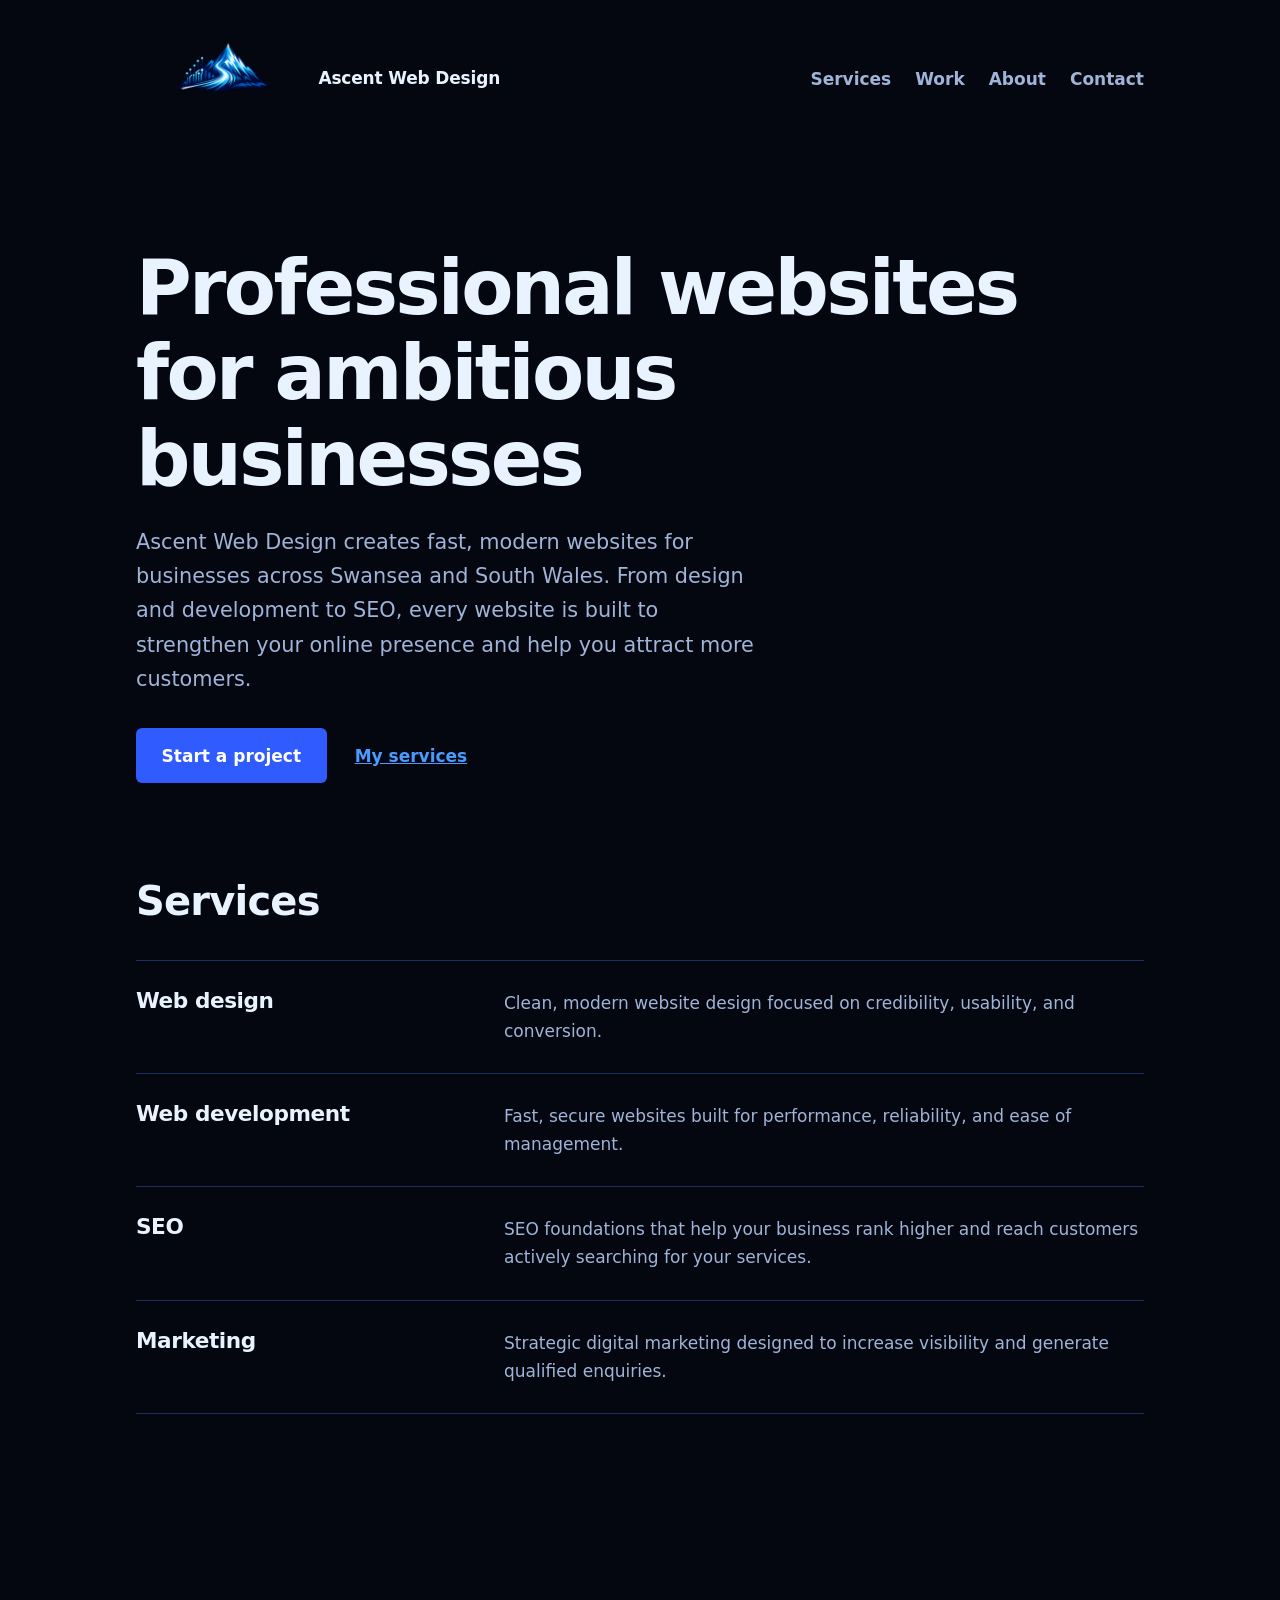
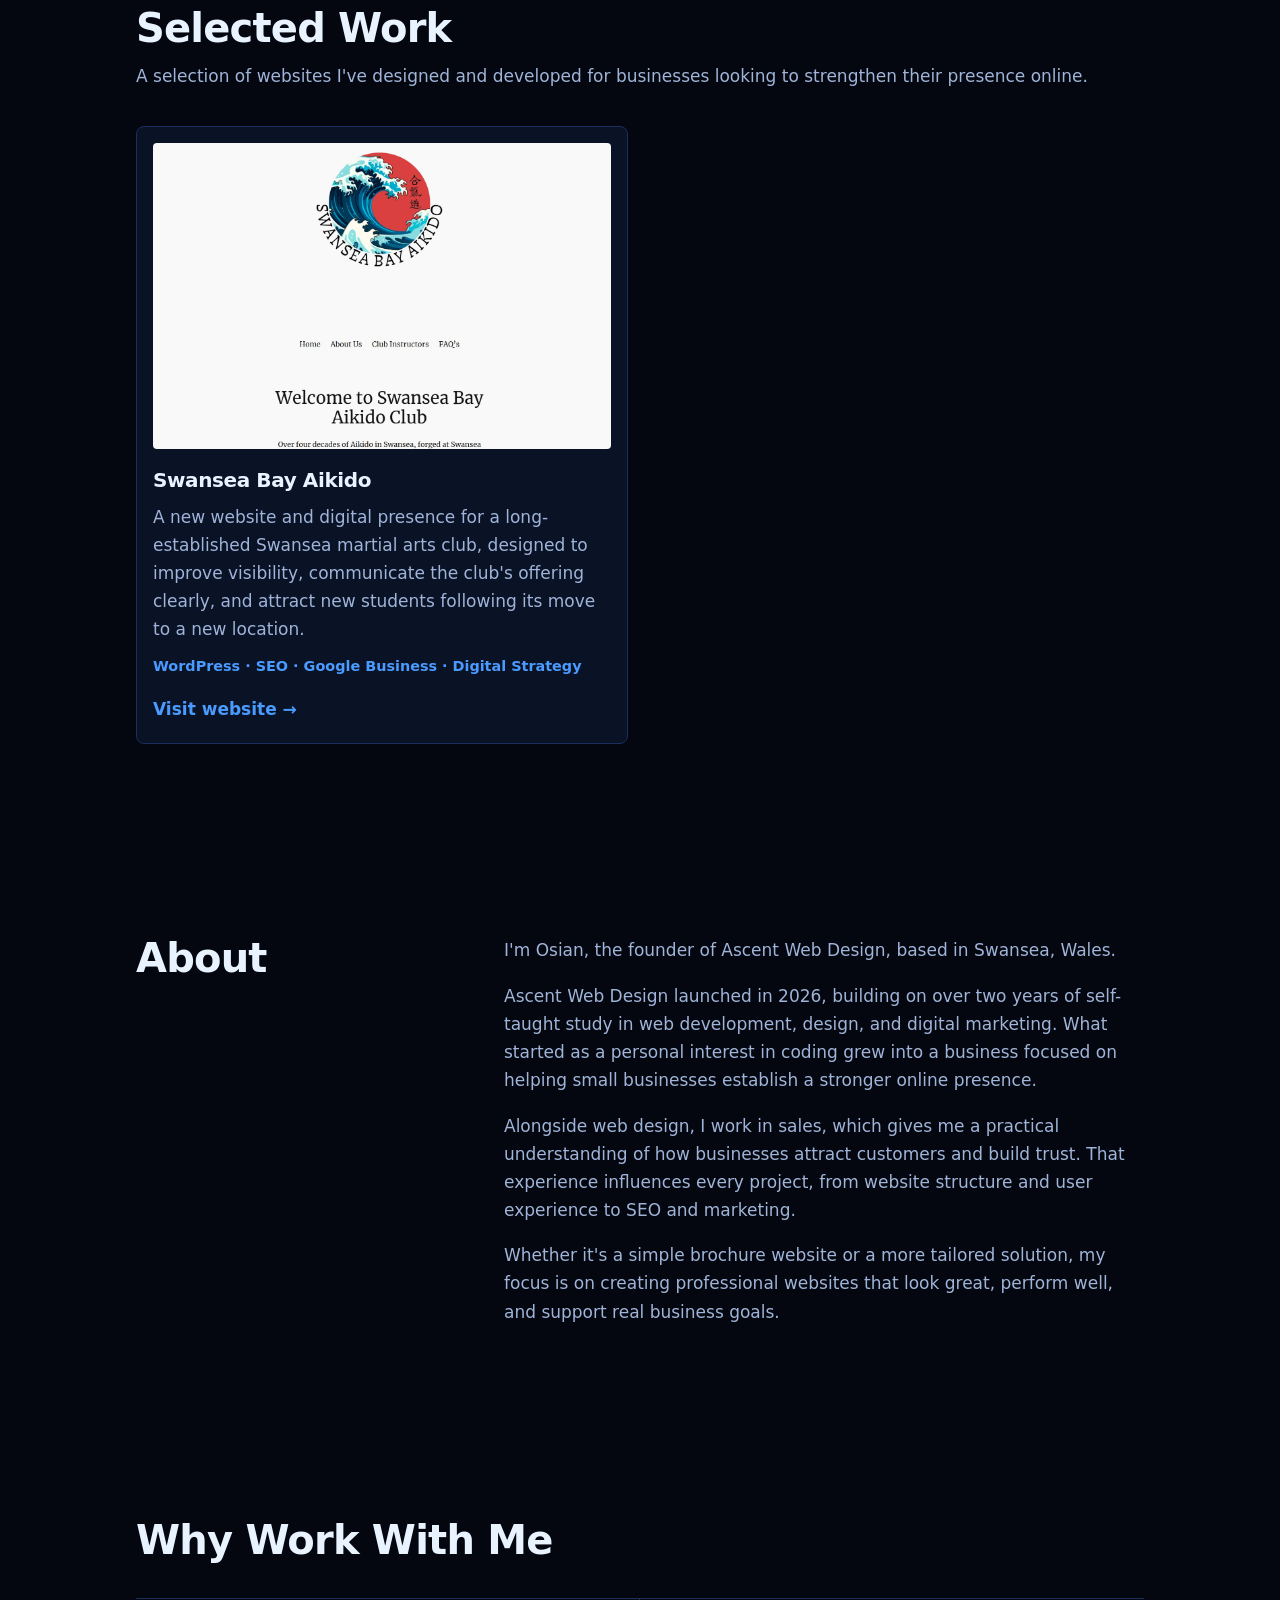
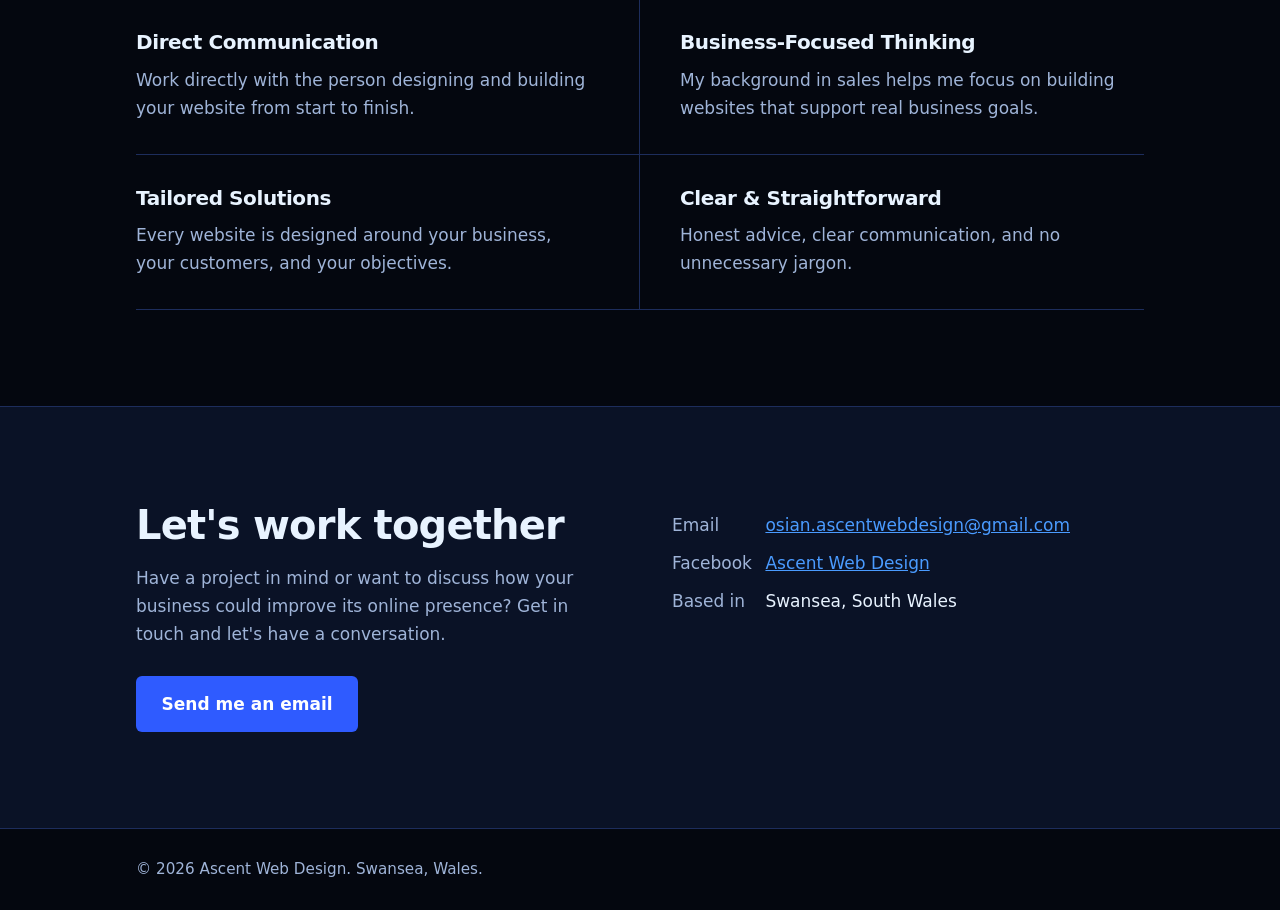
==== index.html @ 435352d1 "Corrected file path error for jpg" ====
<!DOCTYPE html>
<html lang="en-GB">
<head>
  <meta charset="utf-8">
  <meta name="viewport" content="width=device-width, initial-scale=1">
  <title>Ascent Web Design | Freelance web designer in Swansea</title>
  <meta name="description" content="Ascent Web Design is a freelance web designer and developer in Swansea, Wales. Clear, fast websites with the SEO and marketing to bring in enquiries.">
  <meta name="theme-color" content="#04070f">
  <meta name="color-scheme" content="dark">

  <meta property="og:type" content="website">
  <meta property="og:title" content="Ascent Web Design | Freelance web designer in Swansea">
  <meta property="og:description" content="Clear, fast websites for small businesses, with the SEO and marketing to bring in enquiries.">

  <!-- Favicon: add one here when your logo is ready, e.g. <link rel="icon" href="images/favicon.svg"> -->
  <link rel="stylesheet" href="css/style.css">
  <script src="js/main.js" defer></script>

  <!-- Helps search engines understand the business. Add "url" and "telephone" once you have them. -->
  <script type="application/ld+json">
  {
    "@context": "https://schema.org",
    "@type": "ProfessionalService",
    "name": "Ascent Web Design",
    "description": "Freelance web design, web development, SEO and marketing for small businesses.",
    "address": {
      "@type": "PostalAddress",
      "addressLocality": "Swansea",
      "addressCountry": "GB"
    }
  }
  </script>
</head>
<body>
  <a class="skip-link" href="#main">Skip to content</a>

  <header class="site-header">
  <div class="container header-inner">
    <a
  class="wordmark"
  href="#top"
  aria-label="Ascent Web Design, back to top"
>
  <img
    class="brand-logo"
    src="Images/Ascent-Logo.png"
    alt=""
  >
  <span class="brand-name">Ascent Web Design</span>
</a>

    <nav aria-label="Main">
      <ul class="nav-list">
        <li><a href="#services">Services</a></li>
        <li><a href="#work">Work</a></li>
        <li><a href="#about">About</a></li>
        <li><a href="#contact">Contact</a></li>
      </ul>
    </nav>
  </div>
</header>

  <main id="main">
    <!-- Hero -->
    <section class="hero" id="top">
      <div class="container">
        <h1>Professional websites for ambitious businesses</h1>
        <p class="hero-lead">Ascent Web Design creates fast, modern websites for businesses across Swansea and South Wales. From design and development to SEO, every website is built to strengthen your online presence and help you attract more customers.</p>
        <p class="hero-actions">
          <a class="button" href="#contact">Start a project</a>
          <a class="text-link" href="#services">My services</a>
        </p>
      
    </section>

    <!-- Services -->
    <section class="section" id="services" aria-labelledby="services-title">
      <div class="container">
        <h2 id="services-title">Services</h2>
        <div class="service-list">
          <article class="service">
            <h3>Web design</h3>
            <p>Clean, modern website design focused on credibility, usability, and conversion.</p>
          </article>
          <article class="service">
            <h3>Web development</h3>
            <p>Fast, secure websites built for performance, reliability, and ease of management.</p>
          </article>
          <article class="service">
            <h3>SEO</h3>
            <p>SEO foundations that help your business rank higher and reach customers actively searching for your services.</p>
          </article>
          <article class="service">
            <h3>Marketing</h3>
            <p>Strategic digital marketing designed to increase visibility and generate qualified enquiries.</p>
          </article>
        </div>
      </div>
    </section>

   <!-- Selected Work -->
<section class="section" id="work" aria-labelledby="work-title">
  <div class="container">

    <h2 id="work-title">Selected Work</h2>

    <p class="section-intro">
      A selection of websites I've designed and developed for businesses
      looking to strengthen their presence online.
    </p>

    <div class="project-list">

      <!-- Swansea Bay Aikido -->
      <article class="project">

        <img
          class="project-image"
          src="Images/Swansea-Bay-Aikido-CaseStudy.jpg"
          alt="Swansea Bay Aikido website homepage"
        >

        <div class="project-content">

          <h3>Swansea Bay Aikido</h3>

          <p>
            A new website and digital presence for a long-established Swansea
            martial arts club, designed to improve visibility, communicate the
            club's offering clearly, and attract new students following its move
            to a new location.
          </p>

          <p class="project-services">
            WordPress · SEO · Google Business · Digital Strategy
          </p>

          <a
            class="project-link"
            href="https://swanseabayaikidoclub.co.uk/"
            target="_blank"
            rel="noopener noreferrer"
          >
            Visit website →
          </a>

        </div>

      </article>

    </div>

  </div>
</section>

    <!-- About -->
    <section class="section" id="about" aria-labelledby="about-title">
      <div class="container about-grid">
        <h2 id="about-title">About</h2>
        <div class="prose">
          <p>I'm Osian, the founder of Ascent Web Design, based in Swansea, Wales.</p>
          <p>Ascent Web Design launched in 2026, building on over two years of self-taught study in web development, design, and digital marketing. What started as a personal interest in coding grew into a business focused on helping small businesses establish a stronger online presence.</p>
          <p>Alongside web design, I work in sales, which gives me a practical understanding of how businesses attract customers and build trust. That experience influences every project, from website structure and user experience to SEO and marketing.</p>
          <p>Whether it's a simple brochure website or a more tailored solution, my focus is on creating professional websites that look great, perform well, and support real business goals.</p>
        </div>
      </div>
    </section>

<!--Why Work With Me-->
<section class="section" id="why-work-with-me" aria-labelledby="why-work-title">
  <div class="container">
    <h2 id="why-work-title">Why Work With Me</h2>

    <div class="reasons-grid">

      <article class="reason">
        <h3>Direct Communication</h3>
        <p>Work directly with the person designing and building your website from start to finish.</p>
      </article>

      <article class="reason">
        <h3>Business-Focused Thinking</h3>
        <p>My background in sales helps me focus on building websites that support real business goals.</p>
      </article>

      <article class="reason">
        <h3>Tailored Solutions</h3>
        <p>Every website is designed around your business, your customers, and your objectives.</p>
      </article>

      <article class="reason">
        <h3>Clear & Straightforward</h3>
        <p>Honest advice, clear communication, and no unnecessary jargon.</p>
      </article>

    </div>
  </div>
</section>

<!-- Contact -->
<section
  class="section section-dark"
  id="contact"
  aria-labelledby="contact-title"
>
  <div class="container contact-grid">

    <div>
      <h2 id="contact-title">Let's work together</h2>

      <p class="contact-intro">
        Have a project in mind or want to discuss how your business could
        improve its online presence? Get in touch and let's have a conversation.
      </p>

      <div class="contact-action">
        <a
          class="button"
          href="mailto:osian.ascentwebdesign@gmail.com"
        >
          Send me an email
        </a>
      </div>
    </div>

    <ul class="contact-details">
      <li>
        <span class="detail-label">Email</span>
        <a href="mailto:osian.ascentwebdesign@gmail.com">
          osian.ascentwebdesign@gmail.com
        </a>
      </li>

      <li>
        <span class="detail-label">Facebook</span>
        <a href="YOUR-FACEBOOK-URL">
          Ascent Web Design
        </a>
      </li>

      <li>
        <span class="detail-label">Based in</span>
        Swansea, South Wales
      </li>
    </ul>

  </div>
</section>
</main>

  <footer class="site-footer">
    <div class="container">
      <p>&copy; 2026 Ascent Web Design. Swansea, Wales.</p>
    </div>
  </footer>
</body>
</html>
---- css/style.css ----
:root {
  --bg: #04070f;
  --surface: #0a1226;
  --surface-2: #101c3d;
  --line: #1d2d5c;
  --text: #e8f3ff;
  --muted: #9fb4d8;
  --blue: #2f5bff;
  --azure: #4a9bff;
  --cyan: #5cd0ff;

  --font: system-ui, -apple-system, "Segoe UI", Roboto, "Helvetica Neue", Arial, sans-serif;
  --measure: 62ch;
  --gutter: clamp(1.25rem, 5vw, 2.5rem);

  color-scheme: dark;
}

*,
*::before,
*::after {
  box-sizing: border-box;
}

html {
  scroll-behavior: smooth;
  -webkit-text-size-adjust: 100%;
}

@media (prefers-reduced-motion: reduce) {
  html {
    scroll-behavior: auto;
  }
}

body {
  margin: 0;
  background: var(--bg);
  color: var(--text);
  font-family: var(--font);
  font-size: 1.0625rem;
  line-height: 1.65;
}

h1,
h2,
h3 {
  margin: 0;
  line-height: 1.12;
  letter-spacing: -0.02em;
}

p {
  margin: 0;
}

a {
  color: var(--azure);
}

a:hover {
  color: var(--cyan);
}

:focus-visible {
  outline: 3px solid var(--cyan);
  outline-offset: 3px;
}

.container {
  width: 100%;
  max-width: 68rem;
  margin-inline: auto;
  padding-inline: var(--gutter);
}

.skip-link {
  position: absolute;
  left: 1rem;
  top: -4rem;
  padding: 0.6rem 1rem;
  background: var(--blue);
  color: #ffffff;
  border-radius: 0.25rem;
  z-index: 10;
}

.skip-link:focus {
  top: 1rem;
}


/* Header ------------------------------------------------------------------ */

.site-header {
  padding-block: 1.25rem;
}

.header-inner {
  display: flex;
  flex-wrap: wrap;
  align-items: center;
  justify-content: space-between;
  gap: 0.75rem 2rem;
}

.wordmark {
  display: inline-flex;
  align-items: center;
  gap: 0.4rem;
  color: var(--text);
  font-weight: 800;
  letter-spacing: -0.01em;
  text-decoration: none;
}

.brand-logo {
  display: block;
  width: 11rem;
  height: auto;
  flex-shrink: 0;
}

.brand-name {
  line-height: 1.1;
}

.wordmark:hover {
  color: var(--text);
}

.nav-list {
  display: flex;
  flex-wrap: wrap;
  gap: 0.5rem 1.5rem;
  margin: 0;
  padding: 0;
  list-style: none;
}

.nav-list a {
  color: var(--muted);
  font-weight: 600;
  text-decoration: none;
  padding-block: 0.25rem;
  border-bottom: 2px solid transparent;
}

.nav-list a:hover {
  color: var(--text);
  border-bottom-color: var(--cyan);
}


/* Hero -------------------------------------------------------------------- */

.hero {
  padding-top: clamp(2.5rem, 8vw, 5.5rem);
}

.hero h1 {
  max-width: 17ch;
  font-size: clamp(2.5rem, 7vw, 4.75rem);
  font-weight: 800;
  letter-spacing: -0.035em;
}

.hero-lead {
  max-width: 48ch;
  margin-top: 1.5rem;
  font-size: clamp(1.125rem, 2.2vw, 1.3rem);
  color: var(--muted);
}

.hero-actions {
  display: flex;
  flex-wrap: wrap;
  align-items: center;
  gap: 1rem 1.75rem;
  margin-top: 2rem;
}

.ridge {
  display: block;
  width: 100%;
  height: auto;
  margin-top: clamp(2rem, 6vw, 3.5rem);
  overflow: visible;
}

.ridge-line {
  stroke-dasharray: 1;
  stroke-dashoffset: 0;
}

@media (prefers-reduced-motion: no-preference) {
  .ridge-line {
    animation: draw-ridge 1.8s ease-out both;
  }

  .ridge-nodes {
    animation: fade-in 0.6s ease-out 1.4s both;
  }
}

@keyframes draw-ridge {
  from {
    stroke-dashoffset: 1;
  }

  to {
    stroke-dashoffset: 0;
  }
}

@keyframes fade-in {
  from {
    opacity: 0;
  }

  to {
    opacity: 1;
  }
}


/* Buttons and links ------------------------------------------------------- */

.button {
  display: inline-block;
  padding: 0.85rem 1.6rem;
  border: 0;
  border-radius: 0.375rem;
  background: var(--blue);
  color: #ffffff;
  font: inherit;
  font-weight: 700;
  text-decoration: none;
  cursor: pointer;
}

.button:hover {
  background: var(--cyan);
  color: var(--bg);
}

.text-link {
  font-weight: 600;
}


/* Sections ---------------------------------------------------------------- */

.section {
  padding-block: clamp(3.5rem, 9vw, 6rem);
  scroll-margin-top: 1rem;
}

.section h2 {
  font-size: clamp(1.75rem, 3.6vw, 2.5rem);
  font-weight: 800;
}

.section-intro {
  margin-top: 0.75rem;
  color: var(--muted);
}


/* Services ---------------------------------------------------------------- */

.service-list {
  margin-top: 2.25rem;
}

.service {
  display: grid;
  gap: 0.5rem 3rem;
  padding-block: 1.75rem;
  border-top: 1px solid var(--line);
}

.service:last-child {
  border-bottom: 1px solid var(--line);
}

.service h3 {
  font-size: 1.35rem;
  font-weight: 700;
}

.service p {
  max-width: var(--measure);
  color: var(--muted);
}

@media (min-width: 48rem) {
  .service {
    grid-template-columns: minmax(0, 1fr) minmax(0, 2fr);
  }
}


/* Projects ---------------------------------------------------------------- */

.project-list {
  display: grid;
  gap: 1.5rem;
  margin-top: 2.25rem;
}

/*
   One column is used by default for smaller screens.
   At 48rem and above the project list becomes a two-column layout.
*/
@media (min-width: 48rem) {
  .project-list {
    grid-template-columns: repeat(2, minmax(0, 1fr));
  }
}

.project {
  padding: 1rem 1rem 1.25rem;
  background: var(--surface);
  border: 1px solid var(--line);
  border-radius: 0.5rem;
}

/*
   Gives every project screenshot the same 3:2 frame.
   object-fit crops an image where necessary without distorting it.
   object-position keeps the top of the website screenshot prioritised.
*/
.project img {
  display: block;
  width: 100%;
  aspect-ratio: 3 / 2;
  margin-bottom: 1.25rem;
  border-radius: 0.25rem;
  object-fit: cover;
  object-position: top;
}

.project-content {
  display: grid;
  gap: 0.75rem;
}

.project h3 {
  font-size: 1.25rem;
}

.project-content > p {
  margin: 0;
  color: var(--muted);
}

.project-services {
  color: var(--azure) !important;
  font-size: 0.9rem;
  font-weight: 600;
}

.project-link {
  width: fit-content;
  margin-top: 0.25rem;
  font-weight: 700;
  text-decoration: none;
}

.project-link:hover {
  color: var(--cyan);
}


/* About ------------------------------------------------------------------- */

.about-grid {
  display: grid;
  gap: 1.5rem 3rem;
}

.prose {
  display: grid;
  gap: 1.1rem;
  max-width: var(--measure);
  color: var(--muted);
}

@media (min-width: 48rem) {
  .about-grid {
    grid-template-columns: minmax(0, 1fr) minmax(0, 2fr);
  }
}


/* Why Work With Me -------------------------------------------------------- */

.reasons-grid {
  display: grid;
  margin-top: 2.25rem;
  border-top: 1px solid var(--line);
}

.reason {
  padding-block: 1.75rem;
  border-bottom: 1px solid var(--line);
}

.reason h3 {
  margin-bottom: 0.75rem;
  font-size: 1.25rem;
  font-weight: 700;
}

.reason p {
  max-width: 42ch;
  color: var(--muted);
}

@media (min-width: 48rem) {
  .reasons-grid {
    grid-template-columns: repeat(2, minmax(0, 1fr));
  }

  .reason {
    padding: 2rem 2.5rem;
  }

  .reason:nth-child(odd) {
    padding-left: 0;
    border-right: 1px solid var(--line);
  }

  .reason:nth-child(even) {
    padding-right: 0;
  }
}


/* Contact ----------------------------------------------------------------- */

.section-dark {
  background: var(--surface);
  border-top: 1px solid var(--line);
}

.contact-grid {
  display: grid;
  gap: 3rem;
}

@media (min-width: 56rem) {
  .contact-grid {
    grid-template-columns: minmax(0, 1fr) minmax(0, 1fr);
    gap: 4rem;
  }
}

.contact-intro {
  max-width: 44ch;
  margin-top: 1rem;
  color: var(--muted);
}

.contact-action {
  margin-top: 1.75rem;
}

.contact-details {
  display: grid;
  align-content: start;
  gap: 0.6rem;
  margin: 0;
  padding: 0;
  list-style: none;
}

@media (min-width: 56rem) {
  .contact-details {
    padding-top: 0.5rem;
  }
}

.detail-label {
  display: inline-block;
  min-width: 5.5rem;
  color: var(--muted);
}


/* Footer ------------------------------------------------------------------ */

.site-footer {
  padding-block: 1.75rem;
  border-top: 1px solid var(--line);
  color: var(--muted);
  font-size: 0.95rem;
}
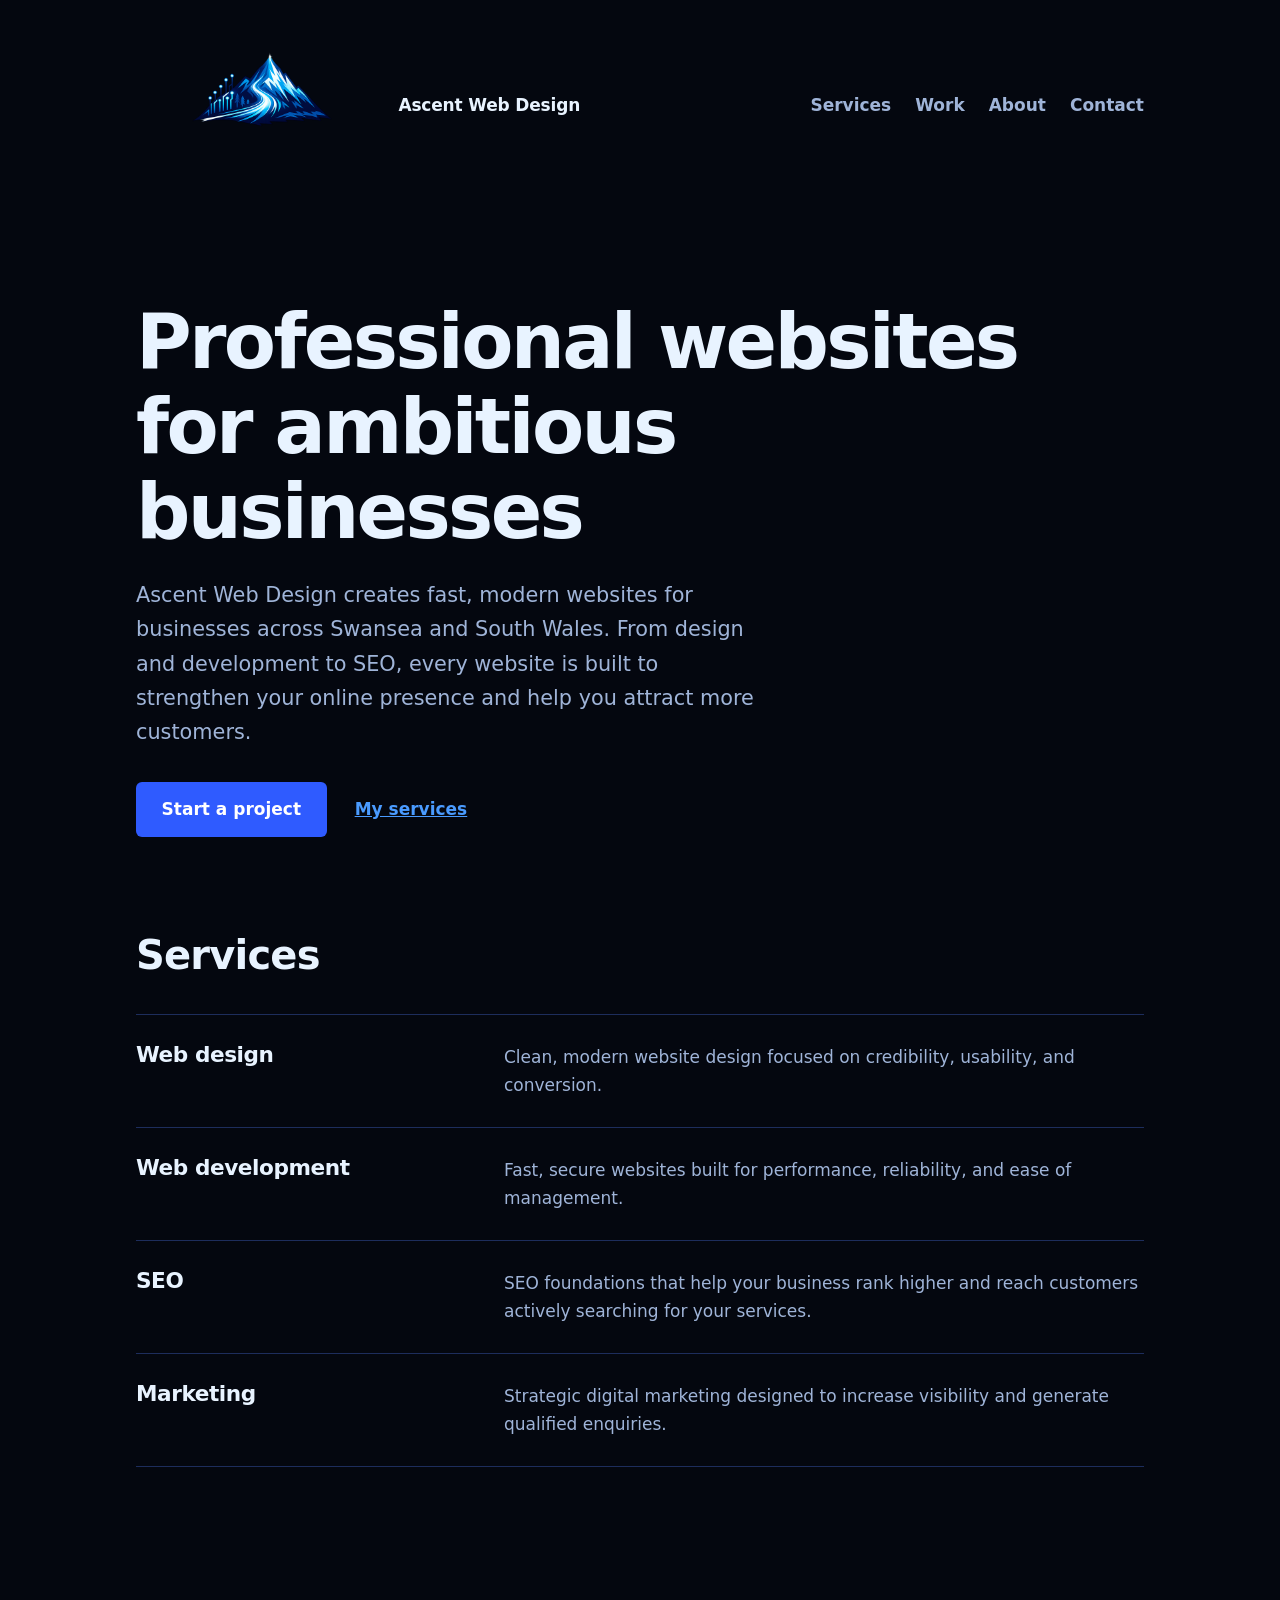
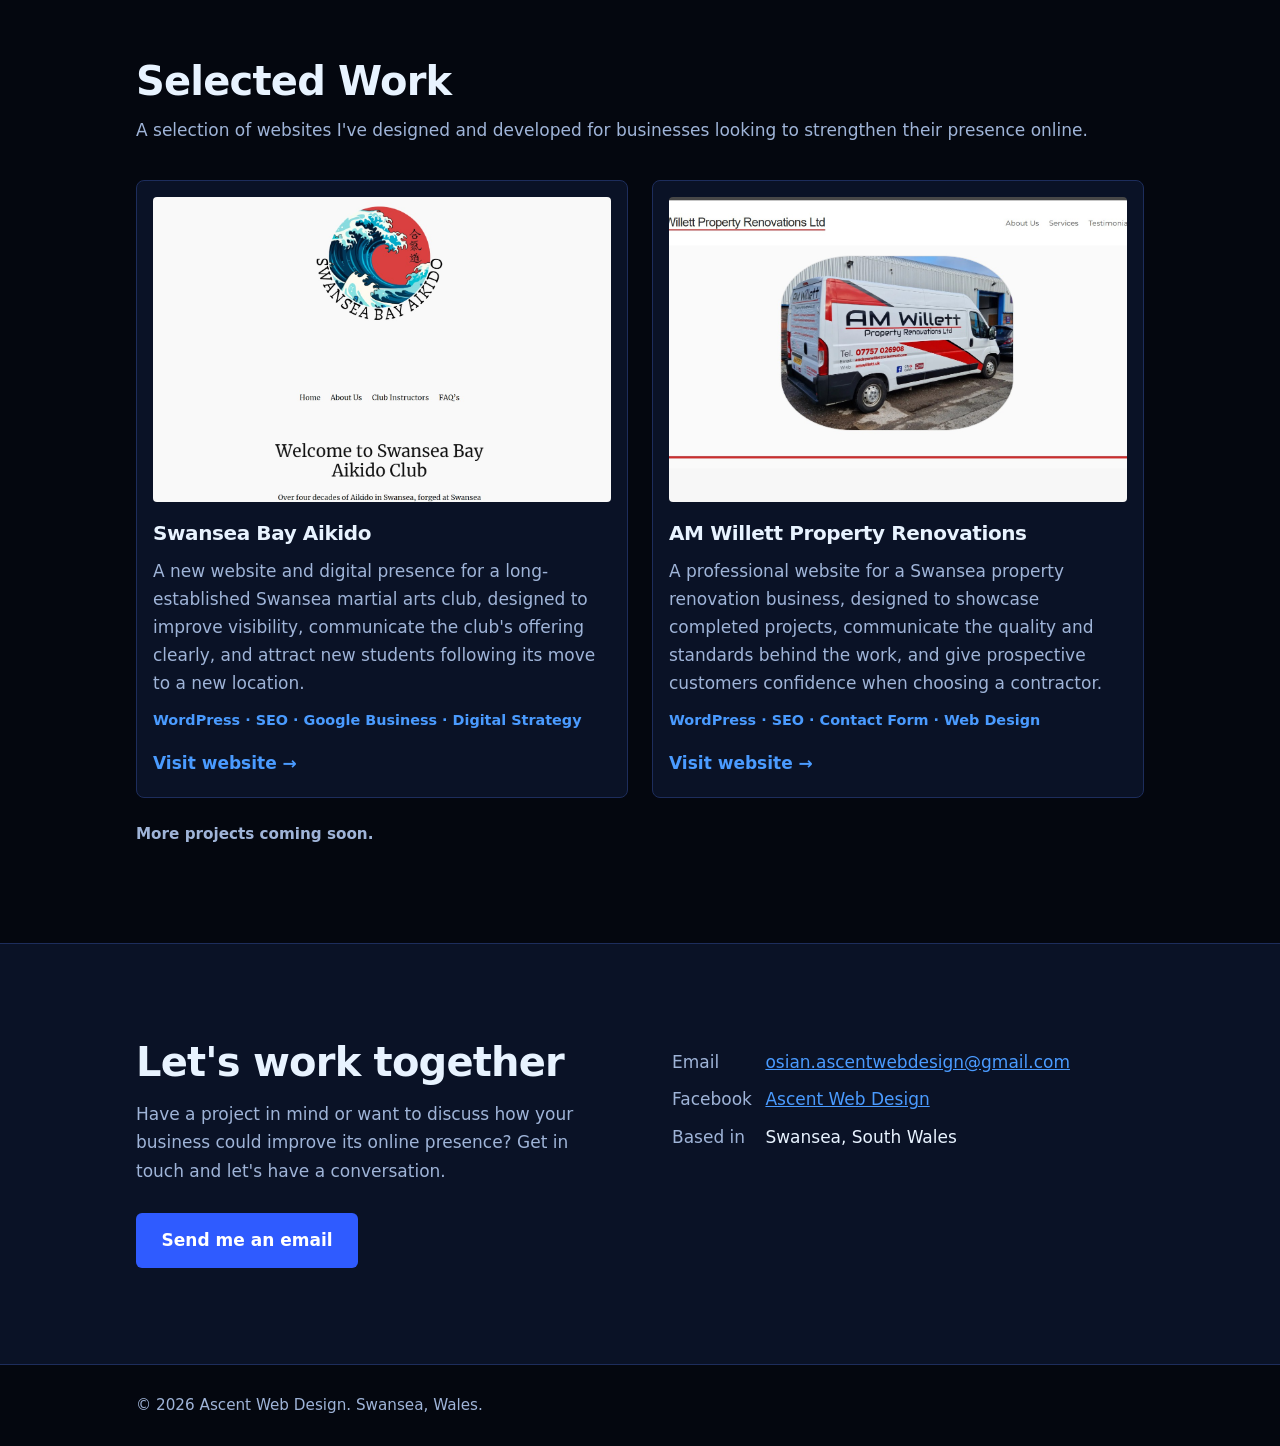
==== commit 4b94ccf7: "Implement structural updates and optimizations across multiple modules" ====
--- a/index.html
+++ b/index.html
@@ -115,7 +115,6 @@
       <article class="project">
 
         <img
-          class="project-image"
           src="Images/Swansea-Bay-Aikido-CaseStudy.jpg"
           alt="Swansea Bay Aikido website homepage"
         >
@@ -148,52 +147,45 @@
 
       </article>
 
+
+      <!-- AM Willett Property Renovations -->
+      <article class="project">
+
+        <img
+          src="Images/AM-WillettScreenshot.jpg"
+          alt="AM Willett Property Renovations website homepage"
+        >
+
+        <div class="project-content">
+
+          <h3>AM Willett Property Renovations</h3>
+
+          <p>
+            A professional website for a Swansea property renovation business,
+            designed to showcase completed projects, communicate the quality and
+            standards behind the work, and give prospective customers confidence
+            when choosing a contractor.
+          </p>
+
+          <p class="project-services">
+            WordPress · SEO · Contact Form · Web Design
+          </p>
+
+          <a
+            class="project-link"
+            href="https://amwillett.uk/"
+            target="_blank"
+            rel="noopener noreferrer"
+          >
+            Visit website →
+          </a>
+
+        </div>
+
+      </article>
+
     </div>
-
-  </div>
-</section>
-
-    <!-- About -->
-    <section class="section" id="about" aria-labelledby="about-title">
-      <div class="container about-grid">
-        <h2 id="about-title">About</h2>
-        <div class="prose">
-          <p>I'm Osian, the founder of Ascent Web Design, based in Swansea, Wales.</p>
-          <p>Ascent Web Design launched in 2026, building on over two years of self-taught study in web development, design, and digital marketing. What started as a personal interest in coding grew into a business focused on helping small businesses establish a stronger online presence.</p>
-          <p>Alongside web design, I work in sales, which gives me a practical understanding of how businesses attract customers and build trust. That experience influences every project, from website structure and user experience to SEO and marketing.</p>
-          <p>Whether it's a simple brochure website or a more tailored solution, my focus is on creating professional websites that look great, perform well, and support real business goals.</p>
-        </div>
-      </div>
-    </section>
-
-<!--Why Work With Me-->
-<section class="section" id="why-work-with-me" aria-labelledby="why-work-title">
-  <div class="container">
-    <h2 id="why-work-title">Why Work With Me</h2>
-
-    <div class="reasons-grid">
-
-      <article class="reason">
-        <h3>Direct Communication</h3>
-        <p>Work directly with the person designing and building your website from start to finish.</p>
-      </article>
-
-      <article class="reason">
-        <h3>Business-Focused Thinking</h3>
-        <p>My background in sales helps me focus on building websites that support real business goals.</p>
-      </article>
-
-      <article class="reason">
-        <h3>Tailored Solutions</h3>
-        <p>Every website is designed around your business, your customers, and your objectives.</p>
-      </article>
-
-      <article class="reason">
-        <h3>Clear & Straightforward</h3>
-        <p>Honest advice, clear communication, and no unnecessary jargon.</p>
-      </article>
-
-    </div>
+  <p class="more-projects">More projects coming soon.</p>
   </div>
 </section>
 
--- a/css/style.css
+++ b/css/style.css
@@ -117,7 +117,7 @@
 
 .brand-logo {
   display: block;
-  width: 11rem;
+  width: 16rem;
   height: auto;
   flex-shrink: 0;
 }
@@ -325,6 +325,11 @@
   background: var(--surface);
   border: 1px solid var(--line);
   border-radius: 0.5rem;
+
+  transition:
+    transform 0.25s ease,
+    border-color 0.25s ease,
+    box-shadow 0.25s ease;
 }
 
 /*
@@ -340,6 +345,10 @@
   border-radius: 0.25rem;
   object-fit: cover;
   object-position: top;
+
+  transition:
+    filter 0.25s ease,
+    transform 0.25s ease;
 }
 
 .project-content {
@@ -369,8 +378,28 @@
   text-decoration: none;
 }
 
+.more-projects {
+  margin-top: 1.5rem;
+  color: var(--muted);
+  font-size: 0.95rem;
+  font-weight: 600;
+}
+
+
 .project-link:hover {
   color: var(--cyan);
+}
+
+@media (hover: hover) and (prefers-reduced-motion: no-preference) {
+  .project:hover {
+    transform: translateY(-0.4rem);
+    border-color: var(--azure);
+    box-shadow: 0 1rem 2.5rem rgba(47, 91, 255, 0.14);
+  }
+
+  .project:hover img {
+    filter: brightness(1.05);
+  }
 }
 
 
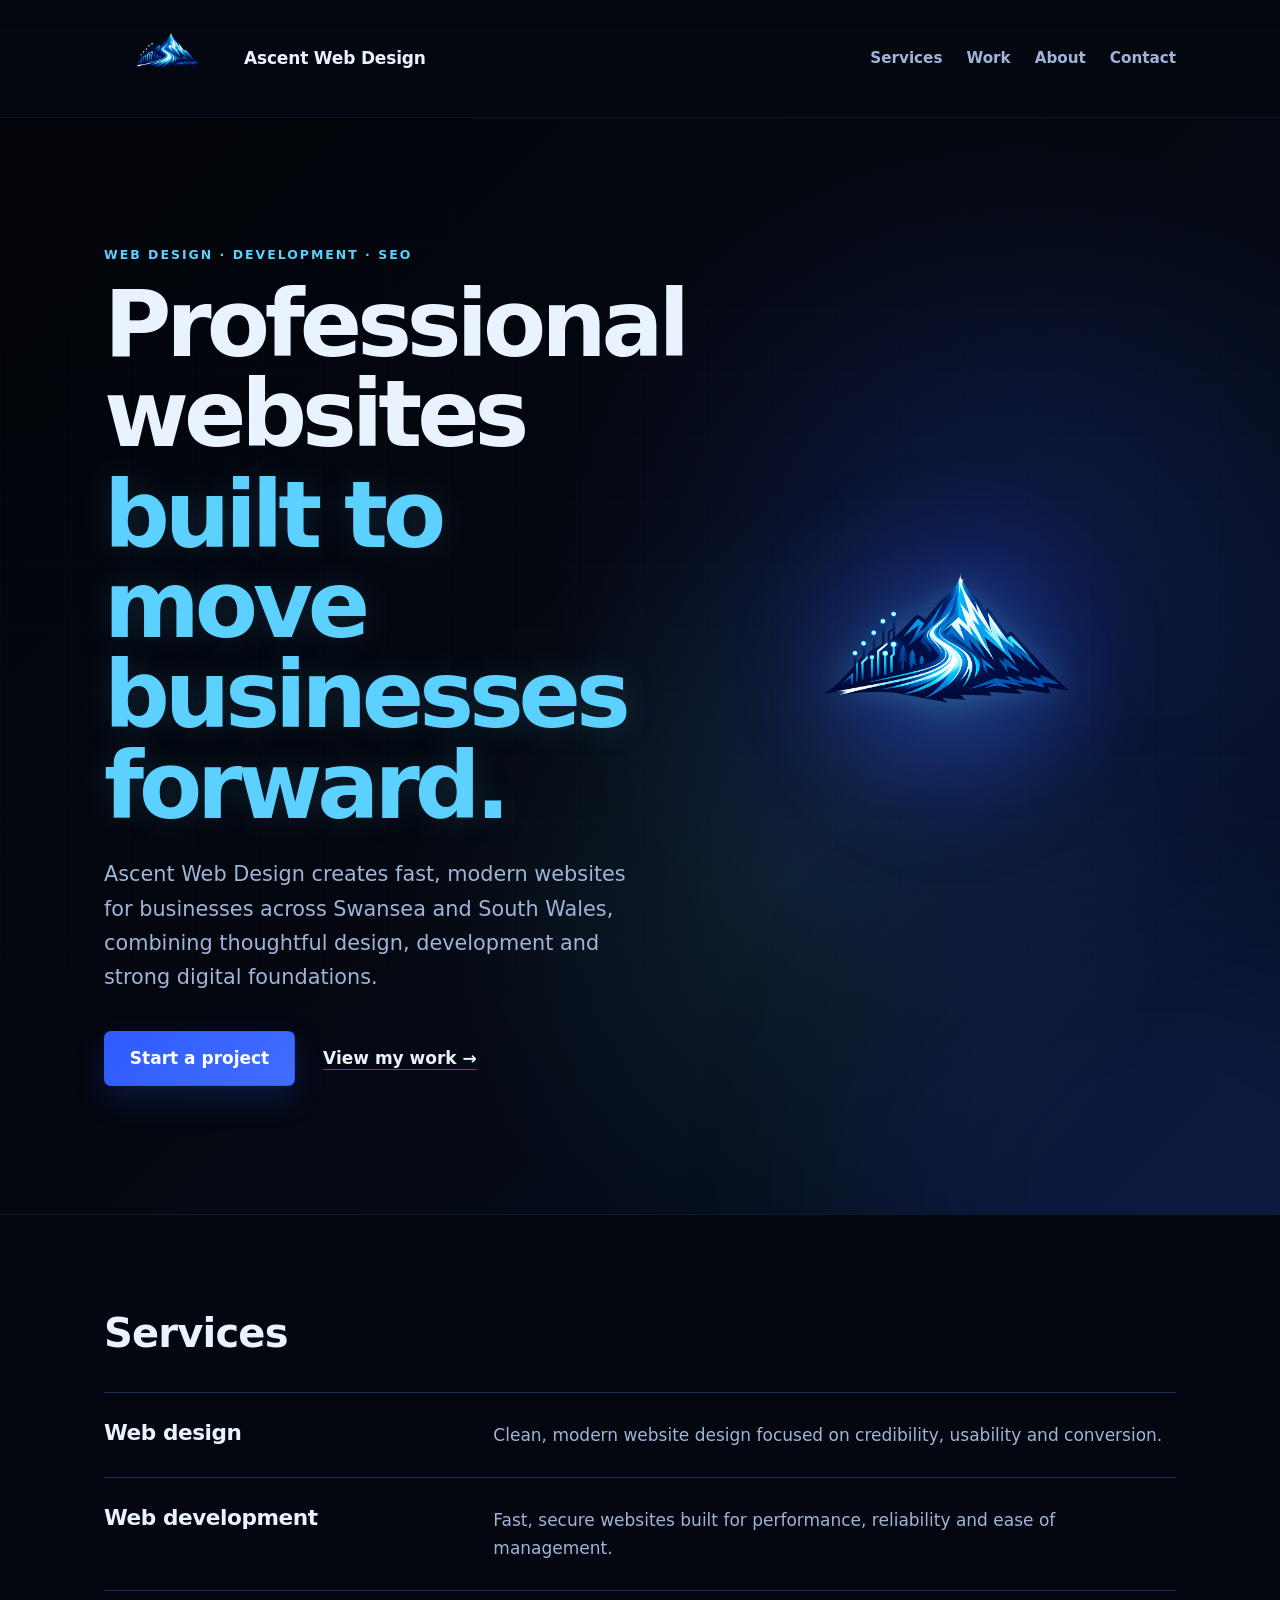
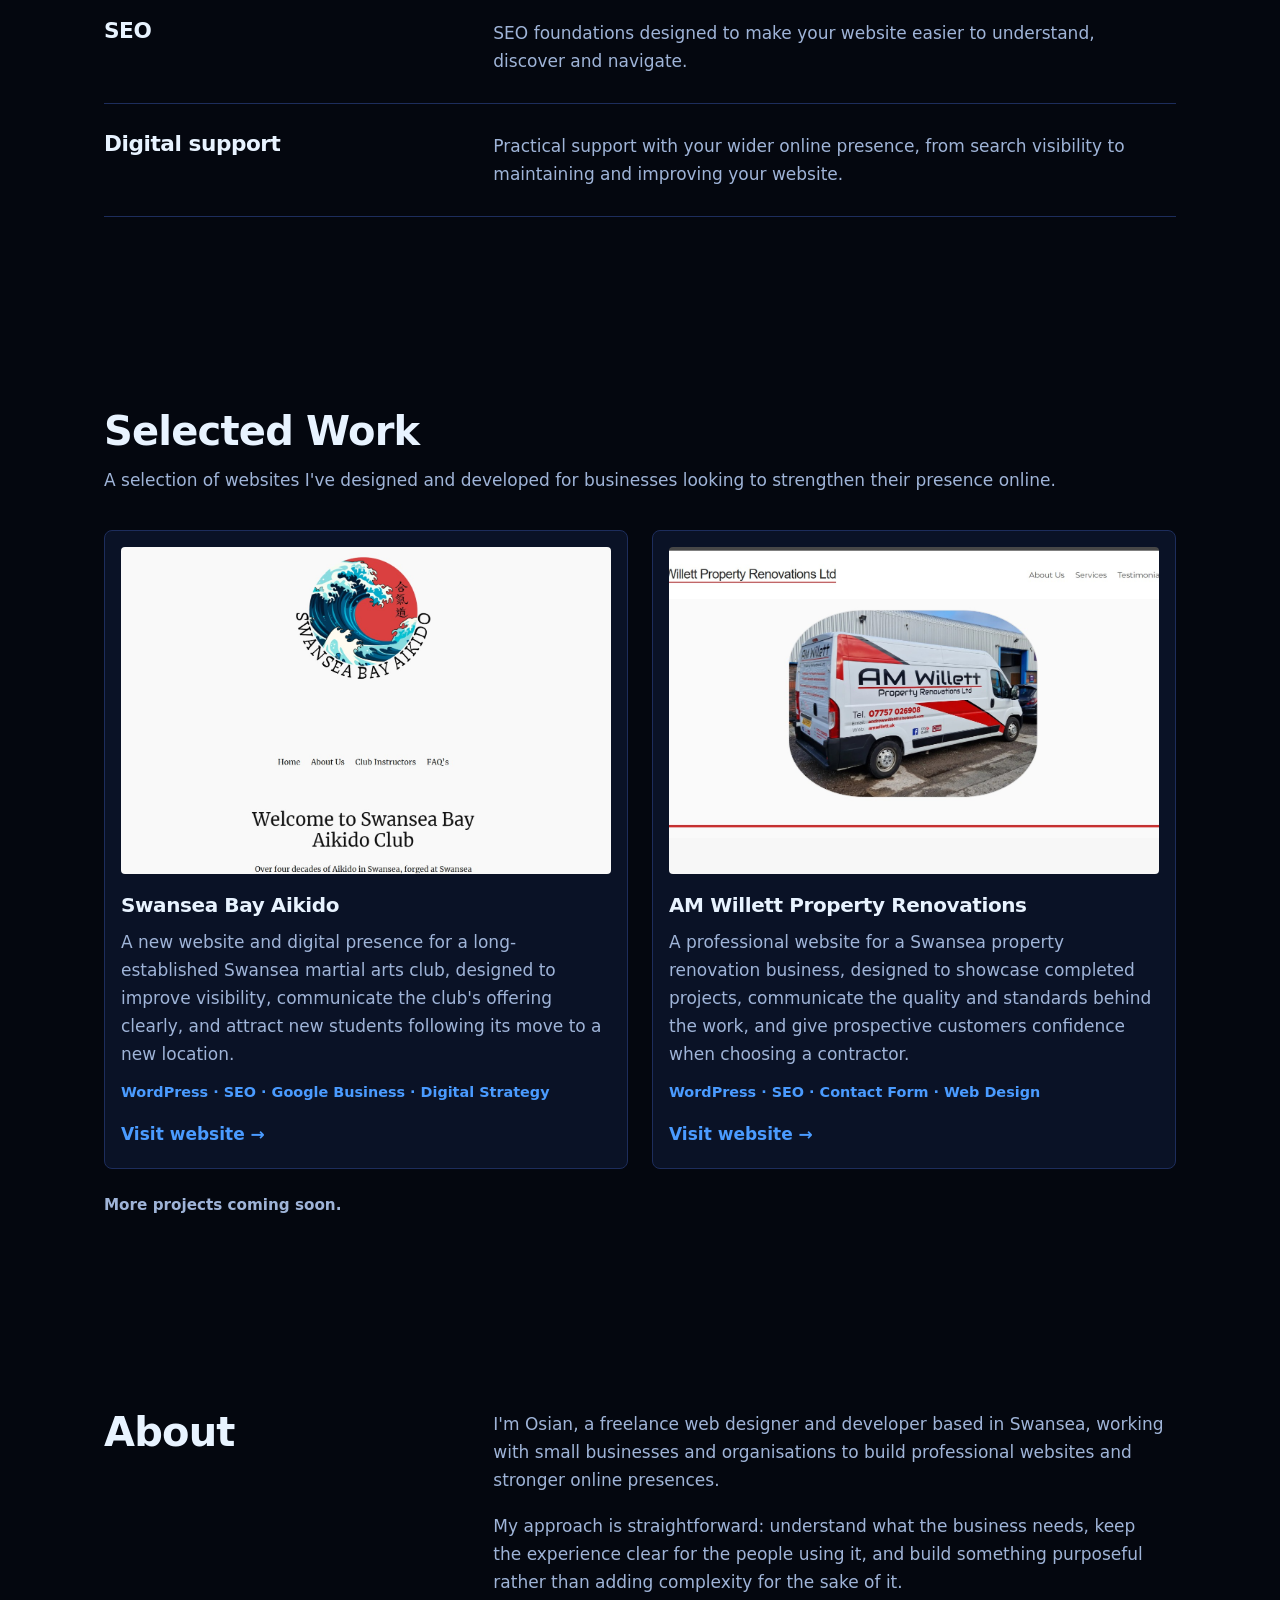
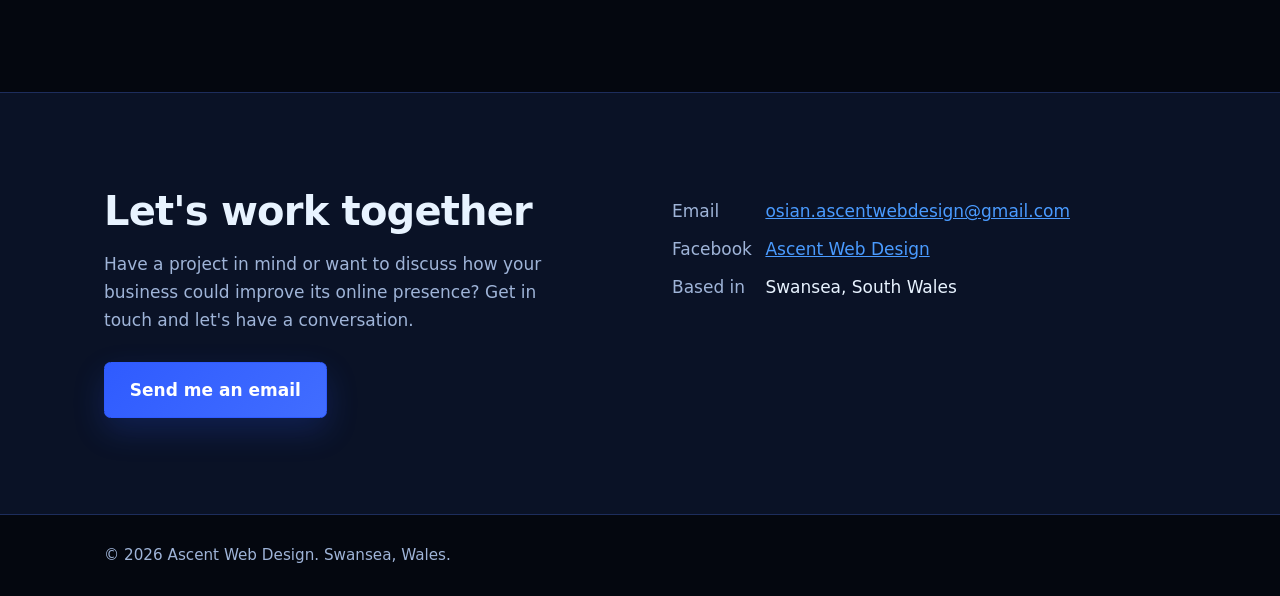
==== commit 1c1a208e: "Redesign V2 header and hero" ====
--- a/index.html
+++ b/index.html
@@ -1,28 +1,48 @@
 <!DOCTYPE html>
 <html lang="en-GB">
+
 <head>
   <meta charset="utf-8">
   <meta name="viewport" content="width=device-width, initial-scale=1">
-  <title>Ascent Web Design | Freelance web designer in Swansea</title>
-  <meta name="description" content="Ascent Web Design is a freelance web designer and developer in Swansea, Wales. Clear, fast websites with the SEO and marketing to bring in enquiries.">
+
+  <title>Ascent Web Design | Freelance Web Designer in Swansea</title>
+
+  <meta
+    name="description"
+    content="Ascent Web Design is a freelance web designer and developer in Swansea, Wales. Clear, fast websites with SEO and digital foundations built to help businesses grow."
+  >
+
   <meta name="theme-color" content="#04070f">
   <meta name="color-scheme" content="dark">
 
+  <!-- Open Graph -->
   <meta property="og:type" content="website">
-  <meta property="og:title" content="Ascent Web Design | Freelance web designer in Swansea">
-  <meta property="og:description" content="Clear, fast websites for small businesses, with the SEO and marketing to bring in enquiries.">
-
-  <!-- Favicon: add one here when your logo is ready, e.g. <link rel="icon" href="images/favicon.svg"> -->
+
+  <meta
+    property="og:title"
+    content="Ascent Web Design | Freelance Web Designer in Swansea"
+  >
+
+  <meta
+    property="og:description"
+    content="Professional websites for businesses across Swansea and South Wales."
+  >
+
+  <!-- Favicon can be added here later -->
+  <!--
+  <link rel="icon" href="Images/favicon.svg">
+  -->
+
   <link rel="stylesheet" href="css/style.css">
   <script src="js/main.js" defer></script>
 
-  <!-- Helps search engines understand the business. Add "url" and "telephone" once you have them. -->
+  <!-- Structured Data -->
   <script type="application/ld+json">
   {
     "@context": "https://schema.org",
     "@type": "ProfessionalService",
     "name": "Ascent Web Design",
-    "description": "Freelance web design, web development, SEO and marketing for small businesses.",
+    "description": "Freelance web design, web development, SEO and digital services for small businesses.",
     "address": {
       "@type": "PostalAddress",
       "addressLocality": "Swansea",
@@ -31,219 +51,494 @@
   }
   </script>
 </head>
+
+
 <body>
-  <a class="skip-link" href="#main">Skip to content</a>
-
+
+  <!-- Skip Link -->
+  <a class="skip-link" href="#main">
+    Skip to content
+  </a>
+
+
+  <!-- Header -->
   <header class="site-header">
-  <div class="container header-inner">
-    <a
-  class="wordmark"
-  href="#top"
-  aria-label="Ascent Web Design, back to top"
->
-  <img
-    class="brand-logo"
-    src="Images/Ascent-Logo.png"
-    alt=""
-  >
-  <span class="brand-name">Ascent Web Design</span>
-</a>
-
-    <nav aria-label="Main">
-      <ul class="nav-list">
-        <li><a href="#services">Services</a></li>
-        <li><a href="#work">Work</a></li>
-        <li><a href="#about">About</a></li>
-        <li><a href="#contact">Contact</a></li>
-      </ul>
-    </nav>
-  </div>
-</header>
+
+    <div class="container header-inner">
+
+      <a
+        class="wordmark"
+        href="#top"
+        aria-label="Ascent Web Design, back to top"
+      >
+
+        <img
+          class="brand-logo"
+          src="Images/Ascent-Logo.png"
+          alt=""
+        >
+
+        <span class="brand-name">
+          Ascent Web Design
+        </span>
+
+      </a>
+
+
+      <nav aria-label="Main navigation">
+
+        <ul class="nav-list">
+
+          <li>
+            <a href="#services">Services</a>
+          </li>
+
+          <li>
+            <a href="#work">Work</a>
+          </li>
+
+          <li>
+            <a href="#about">About</a>
+          </li>
+
+          <li>
+            <a href="#contact">Contact</a>
+          </li>
+
+        </ul>
+
+      </nav>
+
+    </div>
+
+  </header>
+
 
   <main id="main">
-    <!-- Hero -->
+
+
+    <!-- ==================================================
+         HERO
+         ================================================== -->
+
     <section class="hero" id="top">
+
+      <div class="container hero-grid">
+
+
+        <!-- Hero Content -->
+        <div class="hero-content">
+
+          <p class="eyebrow">
+            Web Design · Development · SEO
+          </p>
+
+          <h1>
+            Professional websites
+            <span>built to move businesses forward.</span>
+          </h1>
+
+          <p class="hero-lead">
+            Ascent Web Design creates fast, modern websites for businesses
+            across Swansea and South Wales, combining thoughtful design,
+            development and strong digital foundations.
+          </p>
+
+          <div class="hero-actions">
+
+            <a
+              class="button"
+              href="#contact"
+            >
+              Start a project
+            </a>
+
+            <a
+              class="text-link"
+              href="#work"
+            >
+              View my work →
+            </a>
+
+          </div>
+
+        </div>
+
+
+        <!-- Decorative Hero Visual -->
+        <div
+          class="hero-visual"
+          aria-hidden="true"
+        >
+
+          <img
+            class="hero-mountain"
+            src="Images/Ascent-Logo.png"
+            alt=""
+          >
+
+          <div class="hero-glow"></div>
+
+        </div>
+
+
+      </div>
+
+    </section>
+
+
+    <!-- ==================================================
+         SERVICES
+         ================================================== -->
+
+    <section
+      class="section"
+      id="services"
+      aria-labelledby="services-title"
+    >
+
       <div class="container">
-        <h1>Professional websites for ambitious businesses</h1>
-        <p class="hero-lead">Ascent Web Design creates fast, modern websites for businesses across Swansea and South Wales. From design and development to SEO, every website is built to strengthen your online presence and help you attract more customers.</p>
-        <p class="hero-actions">
-          <a class="button" href="#contact">Start a project</a>
-          <a class="text-link" href="#services">My services</a>
+
+        <h2 id="services-title">
+          Services
+        </h2>
+
+
+        <div class="service-list">
+
+
+          <article class="service">
+
+            <h3>
+              Web design
+            </h3>
+
+            <p>
+              Clean, modern website design focused on credibility,
+              usability and conversion.
+            </p>
+
+          </article>
+
+
+          <article class="service">
+
+            <h3>
+              Web development
+            </h3>
+
+            <p>
+              Fast, secure websites built for performance,
+              reliability and ease of management.
+            </p>
+
+          </article>
+
+
+          <article class="service">
+
+            <h3>
+              SEO
+            </h3>
+
+            <p>
+              SEO foundations designed to make your website easier
+              to understand, discover and navigate.
+            </p>
+
+          </article>
+
+
+          <article class="service">
+
+            <h3>
+              Digital support
+            </h3>
+
+            <p>
+              Practical support with your wider online presence,
+              from search visibility to maintaining and improving
+              your website.
+            </p>
+
+          </article>
+
+
+        </div>
+
+      </div>
+
+    </section>
+
+
+    <!-- ==================================================
+         SELECTED WORK
+         ================================================== -->
+
+    <section
+      class="section"
+      id="work"
+      aria-labelledby="work-title"
+    >
+
+      <div class="container">
+
+        <h2 id="work-title">
+          Selected Work
+        </h2>
+
+        <p class="section-intro">
+          A selection of websites I've designed and developed for
+          businesses looking to strengthen their presence online.
         </p>
-      
+
+
+        <div class="project-list">
+
+
+          <!-- Swansea Bay Aikido -->
+          <article class="project">
+
+            <img
+              src="Images/Swansea-Bay-Aikido-CaseStudy.jpg"
+              alt="Swansea Bay Aikido website homepage"
+            >
+
+
+            <div class="project-content">
+
+              <h3>
+                Swansea Bay Aikido
+              </h3>
+
+              <p>
+                A new website and digital presence for a long-established
+                Swansea martial arts club, designed to improve visibility,
+                communicate the club's offering clearly, and attract new
+                students following its move to a new location.
+              </p>
+
+              <p class="project-services">
+                WordPress · SEO · Google Business · Digital Strategy
+              </p>
+
+              <a
+                class="project-link"
+                href="https://swanseabayaikidoclub.co.uk/"
+                target="_blank"
+                rel="noopener noreferrer"
+              >
+                Visit website →
+              </a>
+
+            </div>
+
+          </article>
+
+
+          <!-- AM Willett Property Renovations -->
+          <article class="project">
+
+            <img
+              src="Images/AM-WillettScreenshot.jpg"
+              alt="AM Willett Property Renovations website homepage"
+            >
+
+
+            <div class="project-content">
+
+              <h3>
+                AM Willett Property Renovations
+              </h3>
+
+              <p>
+                A professional website for a Swansea property renovation
+                business, designed to showcase completed projects,
+                communicate the quality and standards behind the work,
+                and give prospective customers confidence when choosing
+                a contractor.
+              </p>
+
+              <p class="project-services">
+                WordPress · SEO · Contact Form · Web Design
+              </p>
+
+              <a
+                class="project-link"
+                href="https://amwillett.uk/"
+                target="_blank"
+                rel="noopener noreferrer"
+              >
+                Visit website →
+              </a>
+
+            </div>
+
+          </article>
+
+
+        </div>
+
+
+        <p class="more-projects">
+          More projects coming soon.
+        </p>
+
+      </div>
+
     </section>
 
-    <!-- Services -->
-    <section class="section" id="services" aria-labelledby="services-title">
-      <div class="container">
-        <h2 id="services-title">Services</h2>
-        <div class="service-list">
-          <article class="service">
-            <h3>Web design</h3>
-            <p>Clean, modern website design focused on credibility, usability, and conversion.</p>
-          </article>
-          <article class="service">
-            <h3>Web development</h3>
-            <p>Fast, secure websites built for performance, reliability, and ease of management.</p>
-          </article>
-          <article class="service">
-            <h3>SEO</h3>
-            <p>SEO foundations that help your business rank higher and reach customers actively searching for your services.</p>
-          </article>
-          <article class="service">
-            <h3>Marketing</h3>
-            <p>Strategic digital marketing designed to increase visibility and generate qualified enquiries.</p>
-          </article>
-        </div>
+
+    <!-- ==================================================
+         ABOUT
+         ================================================== -->
+
+    <section
+      class="section"
+      id="about"
+      aria-labelledby="about-title"
+    >
+
+      <div class="container about-grid">
+
+
+        <div>
+
+          <h2 id="about-title">
+            About
+          </h2>
+
+        </div>
+
+
+        <div class="prose">
+
+          <p>
+            I'm Osian, a freelance web designer and developer based
+            in Swansea, working with small businesses and organisations
+            to build professional websites and stronger online presences.
+          </p>
+
+          <p>
+            My approach is straightforward: understand what the business
+            needs, keep the experience clear for the people using it,
+            and build something purposeful rather than adding complexity
+            for the sake of it.
+          </p>
+
+        </div>
+
+
       </div>
+
     </section>
 
-   <!-- Selected Work -->
-<section class="section" id="work" aria-labelledby="work-title">
-  <div class="container">
-
-    <h2 id="work-title">Selected Work</h2>
-
-    <p class="section-intro">
-      A selection of websites I've designed and developed for businesses
-      looking to strengthen their presence online.
-    </p>
-
-    <div class="project-list">
-
-      <!-- Swansea Bay Aikido -->
-      <article class="project">
-
-        <img
-          src="Images/Swansea-Bay-Aikido-CaseStudy.jpg"
-          alt="Swansea Bay Aikido website homepage"
-        >
-
-        <div class="project-content">
-
-          <h3>Swansea Bay Aikido</h3>
-
-          <p>
-            A new website and digital presence for a long-established Swansea
-            martial arts club, designed to improve visibility, communicate the
-            club's offering clearly, and attract new students following its move
-            to a new location.
+
+    <!-- ==================================================
+         CONTACT
+         ================================================== -->
+
+    <section
+      class="section section-dark"
+      id="contact"
+      aria-labelledby="contact-title"
+    >
+
+      <div class="container contact-grid">
+
+
+        <div>
+
+          <h2 id="contact-title">
+            Let's work together
+          </h2>
+
+          <p class="contact-intro">
+            Have a project in mind or want to discuss how your business
+            could improve its online presence? Get in touch and let's
+            have a conversation.
           </p>
 
-          <p class="project-services">
-            WordPress · SEO · Google Business · Digital Strategy
-          </p>
-
-          <a
-            class="project-link"
-            href="https://swanseabayaikidoclub.co.uk/"
-            target="_blank"
-            rel="noopener noreferrer"
-          >
-            Visit website →
-          </a>
-
-        </div>
-
-      </article>
-
-
-      <!-- AM Willett Property Renovations -->
-      <article class="project">
-
-        <img
-          src="Images/AM-WillettScreenshot.jpg"
-          alt="AM Willett Property Renovations website homepage"
-        >
-
-        <div class="project-content">
-
-          <h3>AM Willett Property Renovations</h3>
-
-          <p>
-            A professional website for a Swansea property renovation business,
-            designed to showcase completed projects, communicate the quality and
-            standards behind the work, and give prospective customers confidence
-            when choosing a contractor.
-          </p>
-
-          <p class="project-services">
-            WordPress · SEO · Contact Form · Web Design
-          </p>
-
-          <a
-            class="project-link"
-            href="https://amwillett.uk/"
-            target="_blank"
-            rel="noopener noreferrer"
-          >
-            Visit website →
-          </a>
-
-        </div>
-
-      </article>
+          <div class="contact-action">
+
+            <a
+              class="button"
+              href="mailto:osian.ascentwebdesign@gmail.com"
+            >
+              Send me an email
+            </a>
+
+          </div>
+
+        </div>
+
+
+        <ul class="contact-details">
+
+          <li>
+
+            <span class="detail-label">
+              Email
+            </span>
+
+            <a href="mailto:osian.ascentwebdesign@gmail.com">
+              osian.ascentwebdesign@gmail.com
+            </a>
+
+          </li>
+
+
+          <li>
+
+            <span class="detail-label">
+              Facebook
+            </span>
+
+            <a
+              href="https://www.facebook.com/profile.php?id=61575411549395&locale=en_GB"
+              target="_blank"
+              rel="noopener noreferrer"
+            >
+              Ascent Web Design
+            </a>
+
+          </li>
+
+
+          <li>
+
+            <span class="detail-label">
+              Based in
+            </span>
+
+            Swansea, South Wales
+
+          </li>
+
+        </ul>
+
+
+      </div>
+
+    </section>
+
+
+  </main>
+
+
+  <!-- Footer -->
+  <footer class="site-footer">
+
+    <div class="container">
+
+      <p>
+        &copy; 2026 Ascent Web Design. Swansea, Wales.
+      </p>
 
     </div>
-  <p class="more-projects">More projects coming soon.</p>
-  </div>
-</section>
-
-<!-- Contact -->
-<section
-  class="section section-dark"
-  id="contact"
-  aria-labelledby="contact-title"
->
-  <div class="container contact-grid">
-
-    <div>
-      <h2 id="contact-title">Let's work together</h2>
-
-      <p class="contact-intro">
-        Have a project in mind or want to discuss how your business could
-        improve its online presence? Get in touch and let's have a conversation.
-      </p>
-
-      <div class="contact-action">
-        <a
-          class="button"
-          href="mailto:osian.ascentwebdesign@gmail.com"
-        >
-          Send me an email
-        </a>
-      </div>
-    </div>
-
-    <ul class="contact-details">
-      <li>
-        <span class="detail-label">Email</span>
-        <a href="mailto:osian.ascentwebdesign@gmail.com">
-          osian.ascentwebdesign@gmail.com
-        </a>
-      </li>
-
-      <li>
-        <span class="detail-label">Facebook</span>
-        <a href="YOUR-FACEBOOK-URL">
-          Ascent Web Design
-        </a>
-      </li>
-
-      <li>
-        <span class="detail-label">Based in</span>
-        Swansea, South Wales
-      </li>
-    </ul>
-
-  </div>
-</section>
-</main>
-
-  <footer class="site-footer">
-    <div class="container">
-      <p>&copy; 2026 Ascent Web Design. Swansea, Wales.</p>
-    </div>
+
   </footer>
+
+
 </body>
 </html>
--- a/css/style.css
+++ b/css/style.css
@@ -1,6 +1,6 @@
-
 :root {
   --bg: #04070f;
+  --bg-deep: #02040a;
   --surface: #0a1226;
   --surface-2: #101c3d;
   --line: #1d2d5c;
@@ -10,12 +10,23 @@
   --azure: #4a9bff;
   --cyan: #5cd0ff;
 
-  --font: system-ui, -apple-system, "Segoe UI", Roboto, "Helvetica Neue", Arial, sans-serif;
+  --font:
+    system-ui,
+    -apple-system,
+    "Segoe UI",
+    Roboto,
+    "Helvetica Neue",
+    Arial,
+    sans-serif;
+
   --measure: 62ch;
   --gutter: clamp(1.25rem, 5vw, 2.5rem);
 
   color-scheme: dark;
 }
+
+
+/* Reset ------------------------------------------------------------------- */
 
 *,
 *::before,
@@ -28,14 +39,9 @@
   -webkit-text-size-adjust: 100%;
 }
 
-@media (prefers-reduced-motion: reduce) {
-  html {
-    scroll-behavior: auto;
-  }
-}
-
 body {
   margin: 0;
+  overflow-x: hidden;
   background: var(--bg);
   color: var(--text);
   font-family: var(--font);
@@ -55,6 +61,10 @@
   margin: 0;
 }
 
+img {
+  max-width: 100%;
+}
+
 a {
   color: var(--azure);
 }
@@ -68,22 +78,30 @@
   outline-offset: 3px;
 }
 
+
+/* Layout ------------------------------------------------------------------ */
+
 .container {
   width: 100%;
-  max-width: 68rem;
+  max-width: 72rem;
   margin-inline: auto;
   padding-inline: var(--gutter);
 }
 
+
+/* Accessibility ----------------------------------------------------------- */
+
 .skip-link {
   position: absolute;
+  top: -5rem;
   left: 1rem;
-  top: -4rem;
-  padding: 0.6rem 1rem;
+  z-index: 100;
+  padding: 0.65rem 1rem;
+  border-radius: 0.25rem;
   background: var(--blue);
   color: #ffffff;
-  border-radius: 0.25rem;
-  z-index: 10;
+  font-weight: 700;
+  text-decoration: none;
 }
 
 .skip-link:focus {
@@ -94,45 +112,55 @@
 /* Header ------------------------------------------------------------------ */
 
 .site-header {
-  padding-block: 1.25rem;
+  position: relative;
+  z-index: 20;
+  padding-block: 1rem;
+  border-bottom: 1px solid rgba(92, 208, 255, 0.08);
+  background:
+    linear-gradient(
+      180deg,
+      rgba(4, 7, 15, 0.96),
+      rgba(4, 7, 15, 0.82)
+    );
 }
 
 .header-inner {
   display: flex;
-  flex-wrap: wrap;
   align-items: center;
   justify-content: space-between;
-  gap: 0.75rem 2rem;
+  gap: 1rem 2rem;
 }
 
 .wordmark {
   display: inline-flex;
   align-items: center;
-  gap: 0.4rem;
+  gap: 0.75rem;
+  min-width: 0;
   color: var(--text);
   font-weight: 800;
   letter-spacing: -0.01em;
   text-decoration: none;
 }
 
+.wordmark:hover {
+  color: var(--text);
+}
+
 .brand-logo {
   display: block;
-  width: 16rem;
+  width: clamp(5.5rem, 12vw, 8rem);
   height: auto;
   flex-shrink: 0;
 }
 
 .brand-name {
   line-height: 1.1;
-}
-
-.wordmark:hover {
-  color: var(--text);
 }
 
 .nav-list {
   display: flex;
   flex-wrap: wrap;
+  align-items: center;
   gap: 0.5rem 1.5rem;
   margin: 0;
   padding: 0;
@@ -140,37 +168,151 @@
 }
 
 .nav-list a {
-  color: var(--muted);
-  font-weight: 600;
+  position: relative;
+  display: inline-block;
+  padding-block: 0.35rem;
+  color: var(--muted);
+  font-size: 0.95rem;
+  font-weight: 650;
   text-decoration: none;
-  padding-block: 0.25rem;
-  border-bottom: 2px solid transparent;
+}
+
+.nav-list a::after {
+  content: "";
+  position: absolute;
+  right: 0;
+  bottom: 0;
+  left: 0;
+  height: 2px;
+  background: linear-gradient(90deg, var(--blue), var(--cyan));
+  transform: scaleX(0);
+  transform-origin: right;
+  transition: transform 0.22s ease;
 }
 
 .nav-list a:hover {
   color: var(--text);
-  border-bottom-color: var(--cyan);
+}
+
+.nav-list a:hover::after {
+  transform: scaleX(1);
+  transform-origin: left;
 }
 
 
 /* Hero -------------------------------------------------------------------- */
 
 .hero {
-  padding-top: clamp(2.5rem, 8vw, 5.5rem);
+  position: relative;
+  isolation: isolate;
+  min-height: calc(100svh - 6rem);
+  display: grid;
+  align-items: center;
+  overflow: hidden;
+  padding-block: clamp(4.5rem, 10vw, 8rem);
+  border-bottom: 1px solid rgba(92, 208, 255, 0.1);
+  background:
+    radial-gradient(
+      circle at 78% 42%,
+      rgba(47, 91, 255, 0.22),
+      transparent 28rem
+    ),
+    radial-gradient(
+      circle at 62% 70%,
+      rgba(92, 208, 255, 0.1),
+      transparent 24rem
+    ),
+    linear-gradient(
+      135deg,
+      var(--bg-deep) 0%,
+      var(--bg) 48%,
+      #071126 100%
+    );
+}
+
+.hero::before {
+  content: "";
+  position: absolute;
+  inset: 0;
+  z-index: -2;
+  opacity: 0.22;
+  background-image:
+    linear-gradient(
+      rgba(92, 208, 255, 0.06) 1px,
+      transparent 1px
+    ),
+    linear-gradient(
+      90deg,
+      rgba(92, 208, 255, 0.06) 1px,
+      transparent 1px
+    );
+  background-size: 4rem 4rem;
+  mask-image:
+    linear-gradient(
+      to bottom,
+      transparent,
+      black 22%,
+      black 75%,
+      transparent
+    );
+}
+
+.hero::after {
+  content: "";
+  position: absolute;
+  right: -12rem;
+  bottom: -18rem;
+  z-index: -1;
+  width: 38rem;
+  aspect-ratio: 1;
+  border-radius: 50%;
+  background: rgba(47, 91, 255, 0.12);
+  filter: blur(6rem);
+}
+
+.hero-grid {
+  display: grid;
+  align-items: center;
+  gap: clamp(3rem, 7vw, 6rem);
+}
+
+.hero-content {
+  position: relative;
+  z-index: 2;
+}
+
+.eyebrow {
+  margin-bottom: 1rem;
+  color: var(--cyan);
+  font-size: 0.78rem;
+  font-weight: 800;
+  letter-spacing: 0.16em;
+  line-height: 1.4;
+  text-transform: uppercase;
 }
 
 .hero h1 {
-  max-width: 17ch;
-  font-size: clamp(2.5rem, 7vw, 4.75rem);
-  font-weight: 800;
-  letter-spacing: -0.035em;
+  max-width: 15ch;
+  font-size: clamp(2.8rem, 9vw, 5.75rem);
+  font-weight: 850;
+  letter-spacing: -0.055em;
+  line-height: 0.98;
+  text-wrap: balance;
+}
+
+.hero h1 span {
+  display: block;
+  margin-top: 0.12em;
+  color: var(--cyan);
+  text-shadow:
+    0 0 2.2rem rgba(92, 208, 255, 0.16);
 }
 
 .hero-lead {
   max-width: 48ch;
-  margin-top: 1.5rem;
-  font-size: clamp(1.125rem, 2.2vw, 1.3rem);
-  color: var(--muted);
+  margin-top: 1.6rem;
+  color: var(--muted);
+  font-size: clamp(1.075rem, 2vw, 1.3rem);
 }
 
 .hero-actions {
@@ -178,75 +320,102 @@
   flex-wrap: wrap;
   align-items: center;
   gap: 1rem 1.75rem;
-  margin-top: 2rem;
-}
-
-.ridge {
+  margin-top: 2.25rem;
+}
+
+.hero-visual {
+  position: relative;
+  z-index: 1;
+  display: grid;
+  place-items: center;
+  min-height: clamp(19rem, 55vw, 34rem);
+}
+
+.hero-mountain {
+  position: relative;
+  z-index: 2;
   display: block;
-  width: 100%;
+  width: min(100%, 33rem);
   height: auto;
-  margin-top: clamp(2rem, 6vw, 3.5rem);
-  overflow: visible;
-}
-
-.ridge-line {
-  stroke-dasharray: 1;
-  stroke-dashoffset: 0;
-}
-
-@media (prefers-reduced-motion: no-preference) {
-  .ridge-line {
-    animation: draw-ridge 1.8s ease-out both;
-  }
-
-  .ridge-nodes {
-    animation: fade-in 0.6s ease-out 1.4s both;
-  }
-}
-
-@keyframes draw-ridge {
-  from {
-    stroke-dashoffset: 1;
-  }
-
-  to {
-    stroke-dashoffset: 0;
-  }
-}
-
-@keyframes fade-in {
-  from {
-    opacity: 0;
-  }
-
-  to {
-    opacity: 1;
-  }
+  object-fit: contain;
+
+  filter:
+    drop-shadow(0 0 1rem rgba(92, 208, 255, 0.22))
+    drop-shadow(0 1.5rem 3rem rgba(47, 91, 255, 0.22));
+}
+
+.hero-glow {
+  position: absolute;
+  z-index: 1;
+  width: min(90%, 28rem);
+  aspect-ratio: 1;
+  border-radius: 50%;
+  background:
+    radial-gradient(
+      circle,
+      rgba(92, 208, 255, 0.24) 0%,
+      rgba(47, 91, 255, 0.17) 28%,
+      rgba(47, 91, 255, 0.05) 54%,
+      transparent 72%
+    );
+  filter: blur(1rem);
 }
 
 
 /* Buttons and links ------------------------------------------------------- */
 
 .button {
-  display: inline-block;
-  padding: 0.85rem 1.6rem;
-  border: 0;
-  border-radius: 0.375rem;
-  background: var(--blue);
+  display: inline-flex;
+  align-items: center;
+  justify-content: center;
+  min-height: 3.1rem;
+  padding: 0.8rem 1.55rem;
+  border: 1px solid var(--blue);
+  border-radius: 0.4rem;
+  background:
+    linear-gradient(
+      135deg,
+      var(--blue),
+      #416dff
+    );
+  box-shadow:
+    0 0.8rem 2rem rgba(47, 91, 255, 0.2);
   color: #ffffff;
   font: inherit;
-  font-weight: 700;
+  font-weight: 750;
   text-decoration: none;
   cursor: pointer;
+  transition:
+    transform 0.2s ease,
+    border-color 0.2s ease,
+    background 0.2s ease,
+    box-shadow 0.2s ease;
 }
 
 .button:hover {
-  background: var(--cyan);
+  border-color: var(--cyan);
+  background:
+    linear-gradient(
+      135deg,
+      var(--azure),
+      var(--cyan)
+    );
+  box-shadow:
+    0 1rem 2.5rem rgba(92, 208, 255, 0.2);
   color: var(--bg);
 }
 
 .text-link {
-  font-weight: 600;
+  position: relative;
+  display: inline-block;
+  color: var(--text);
+  font-weight: 700;
+  text-decoration-color: rgba(92, 208, 255, 0.45);
+  text-underline-offset: 0.3rem;
+}
+
+.text-link:hover {
+  color: var(--cyan);
 }
 
 
@@ -310,21 +479,12 @@
   margin-top: 2.25rem;
 }
 
-/*
-   One column is used by default for smaller screens.
-   At 48rem and above the project list becomes a two-column layout.
-*/
-@media (min-width: 48rem) {
-  .project-list {
-    grid-template-columns: repeat(2, minmax(0, 1fr));
-  }
-}
-
 .project {
   padding: 1rem 1rem 1.25rem;
-  background: var(--surface);
+  overflow: hidden;
   border: 1px solid var(--line);
   border-radius: 0.5rem;
+  background: var(--surface);
 
   transition:
     transform 0.25s ease,
@@ -332,11 +492,6 @@
     box-shadow 0.25s ease;
 }
 
-/*
-   Gives every project screenshot the same 3:2 frame.
-   object-fit crops an image where necessary without distorting it.
-   object-position keeps the top of the website screenshot prioritised.
-*/
 .project img {
   display: block;
   width: 100%;
@@ -378,6 +533,10 @@
   text-decoration: none;
 }
 
+.project-link:hover {
+  color: var(--cyan);
+}
+
 .more-projects {
   margin-top: 1.5rem;
   color: var(--muted);
@@ -385,20 +544,9 @@
   font-weight: 600;
 }
 
-
-.project-link:hover {
-  color: var(--cyan);
-}
-
-@media (hover: hover) and (prefers-reduced-motion: no-preference) {
-  .project:hover {
-    transform: translateY(-0.4rem);
-    border-color: var(--azure);
-    box-shadow: 0 1rem 2.5rem rgba(47, 91, 255, 0.14);
-  }
-
-  .project:hover img {
-    filter: brightness(1.05);
+@media (min-width: 48rem) {
+  .project-list {
+    grid-template-columns: repeat(2, minmax(0, 1fr));
   }
 }
 
@@ -471,20 +619,13 @@
 /* Contact ----------------------------------------------------------------- */
 
 .section-dark {
+  border-top: 1px solid var(--line);
   background: var(--surface);
-  border-top: 1px solid var(--line);
 }
 
 .contact-grid {
   display: grid;
   gap: 3rem;
-}
-
-@media (min-width: 56rem) {
-  .contact-grid {
-    grid-template-columns: minmax(0, 1fr) minmax(0, 1fr);
-    gap: 4rem;
-  }
 }
 
 .contact-intro {
@@ -506,18 +647,23 @@
   list-style: none;
 }
 
-@media (min-width: 56rem) {
-  .contact-details {
-    padding-top: 0.5rem;
-  }
-}
-
 .detail-label {
   display: inline-block;
   min-width: 5.5rem;
   color: var(--muted);
 }
 
+@media (min-width: 56rem) {
+  .contact-grid {
+    grid-template-columns: minmax(0, 1fr) minmax(0, 1fr);
+    gap: 4rem;
+  }
+
+  .contact-details {
+    padding-top: 0.5rem;
+  }
+}
+
 
 /* Footer ------------------------------------------------------------------ */
 
@@ -526,4 +672,128 @@
   border-top: 1px solid var(--line);
   color: var(--muted);
   font-size: 0.95rem;
+}
+
+
+/* Responsive header and hero ---------------------------------------------- */
+
+@media (min-width: 52rem) {
+  .hero-grid {
+    grid-template-columns:
+      minmax(0, 1.08fr)
+      minmax(20rem, 0.92fr);
+  }
+}
+
+@media (max-width: 51.99rem) {
+  .site-header {
+    padding-block: 0.9rem;
+  }
+
+  .header-inner {
+    align-items: flex-start;
+  }
+
+  .brand-logo {
+    width: 5.5rem;
+  }
+
+  .brand-name {
+    font-size: 0.95rem;
+  }
+
+  .nav-list {
+    gap: 0.35rem 1rem;
+  }
+
+  .hero {
+    min-height: auto;
+  }
+
+  .hero-grid {
+    text-align: left;
+  }
+
+  .hero-content {
+    max-width: 43rem;
+  }
+
+  .hero-visual {
+    min-height: 17rem;
+  }
+
+  .hero-mountain {
+    width: min(82vw, 27rem);
+  }
+}
+
+@media (max-width: 37rem) {
+  .header-inner {
+    display: grid;
+    grid-template-columns: 1fr;
+  }
+
+  .wordmark {
+    width: fit-content;
+  }
+
+  .nav-list {
+    justify-content: flex-start;
+  }
+
+  .hero {
+    padding-top: 3.75rem;
+  }
+
+  .hero h1 {
+    font-size: clamp(2.55rem, 14vw, 4rem);
+  }
+
+  .hero-actions {
+    align-items: stretch;
+  }
+
+  .hero-actions .button {
+    width: 100%;
+  }
+
+  .hero-visual {
+    min-height: 14rem;
+  }
+}
+
+
+/* Motion ------------------------------------------------------------------ */
+
+@media (hover: hover) and (prefers-reduced-motion: no-preference) {
+  .button:hover {
+    transform: translateY(-0.15rem);
+  }
+
+  .project:hover {
+    transform: translateY(-0.4rem);
+    border-color: var(--azure);
+    box-shadow:
+      0 1rem 2.5rem rgba(47, 91, 255, 0.14);
+  }
+
+  .project:hover img {
+    filter: brightness(1.05);
+    transform: scale(1.015);
+  }
+}
+
+@media (prefers-reduced-motion: reduce) {
+  html {
+    scroll-behavior: auto;
+  }
+
+  *,
+  *::before,
+  *::after {
+    scroll-behavior: auto !important;
+    animation-duration: 0.01ms !important;
+    animation-iteration-count: 1 !important;
+    transition-duration: 0.01ms !important;
+  }
 }
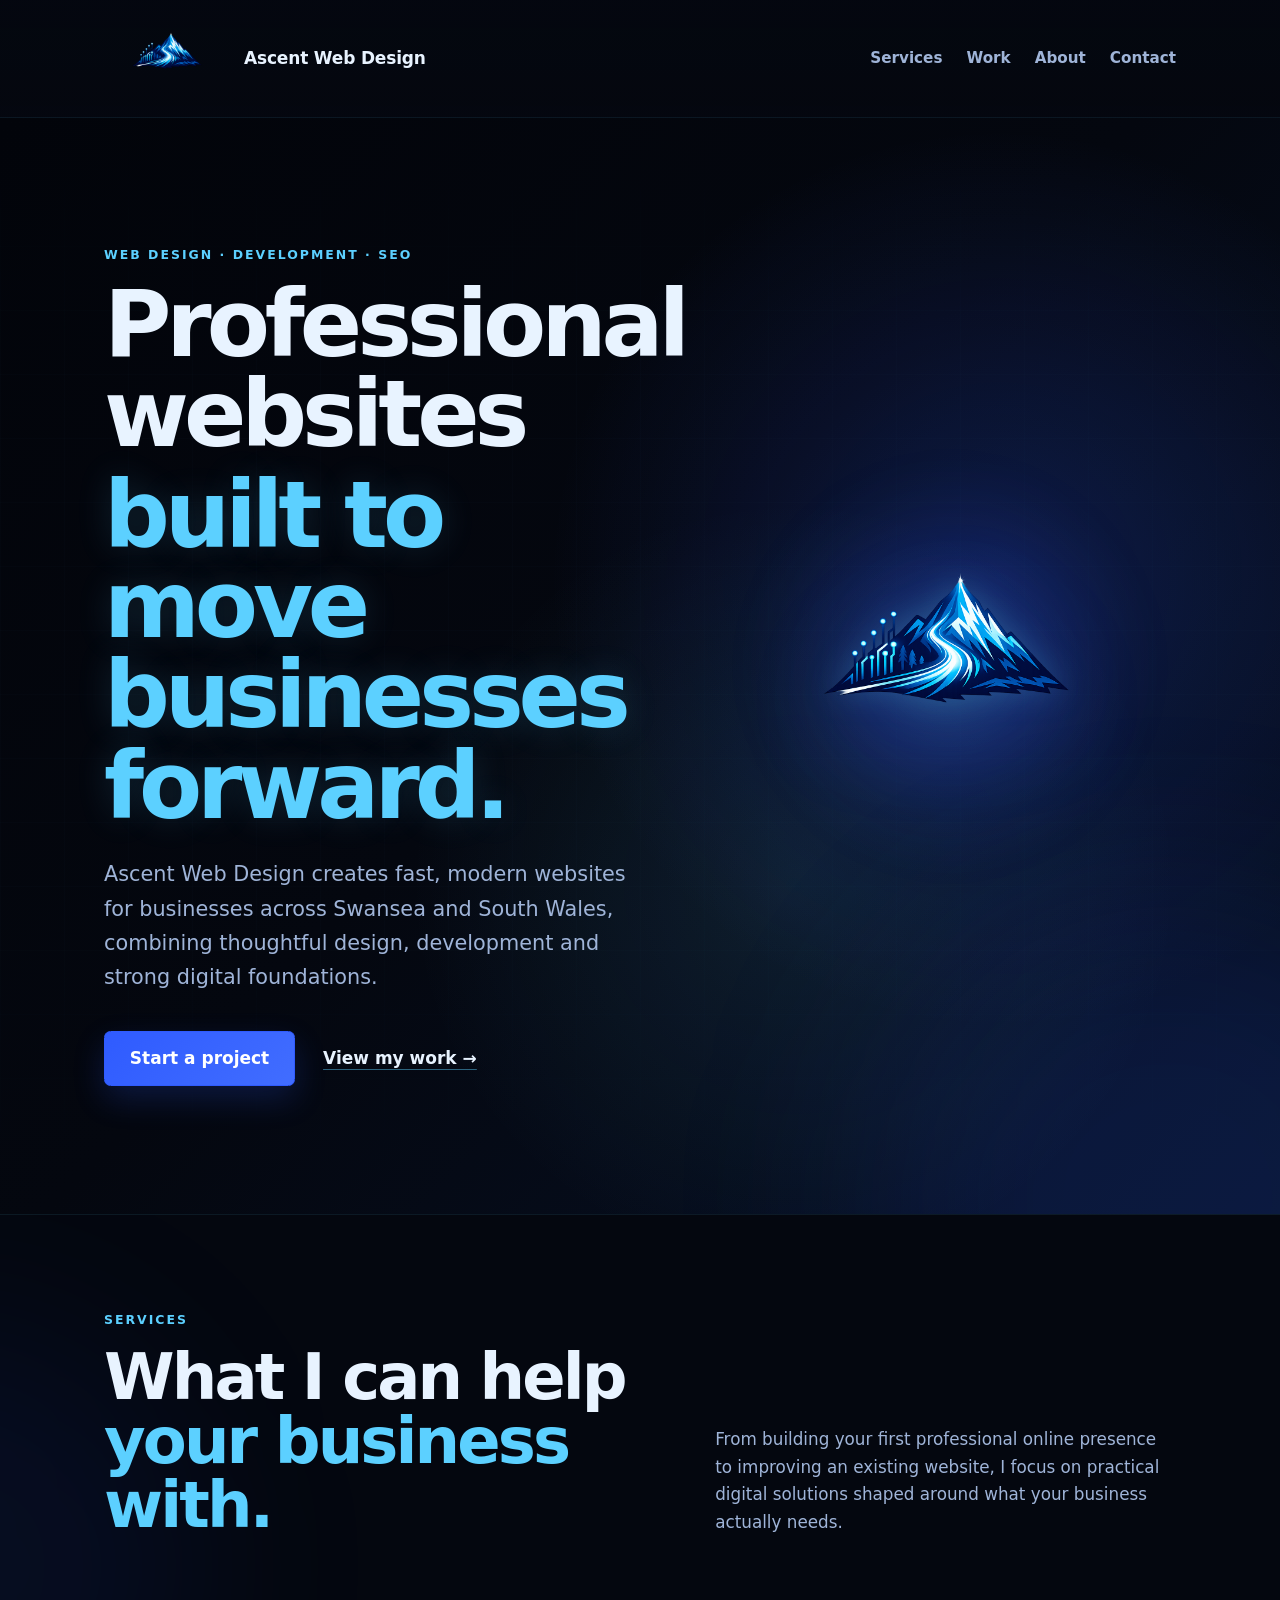
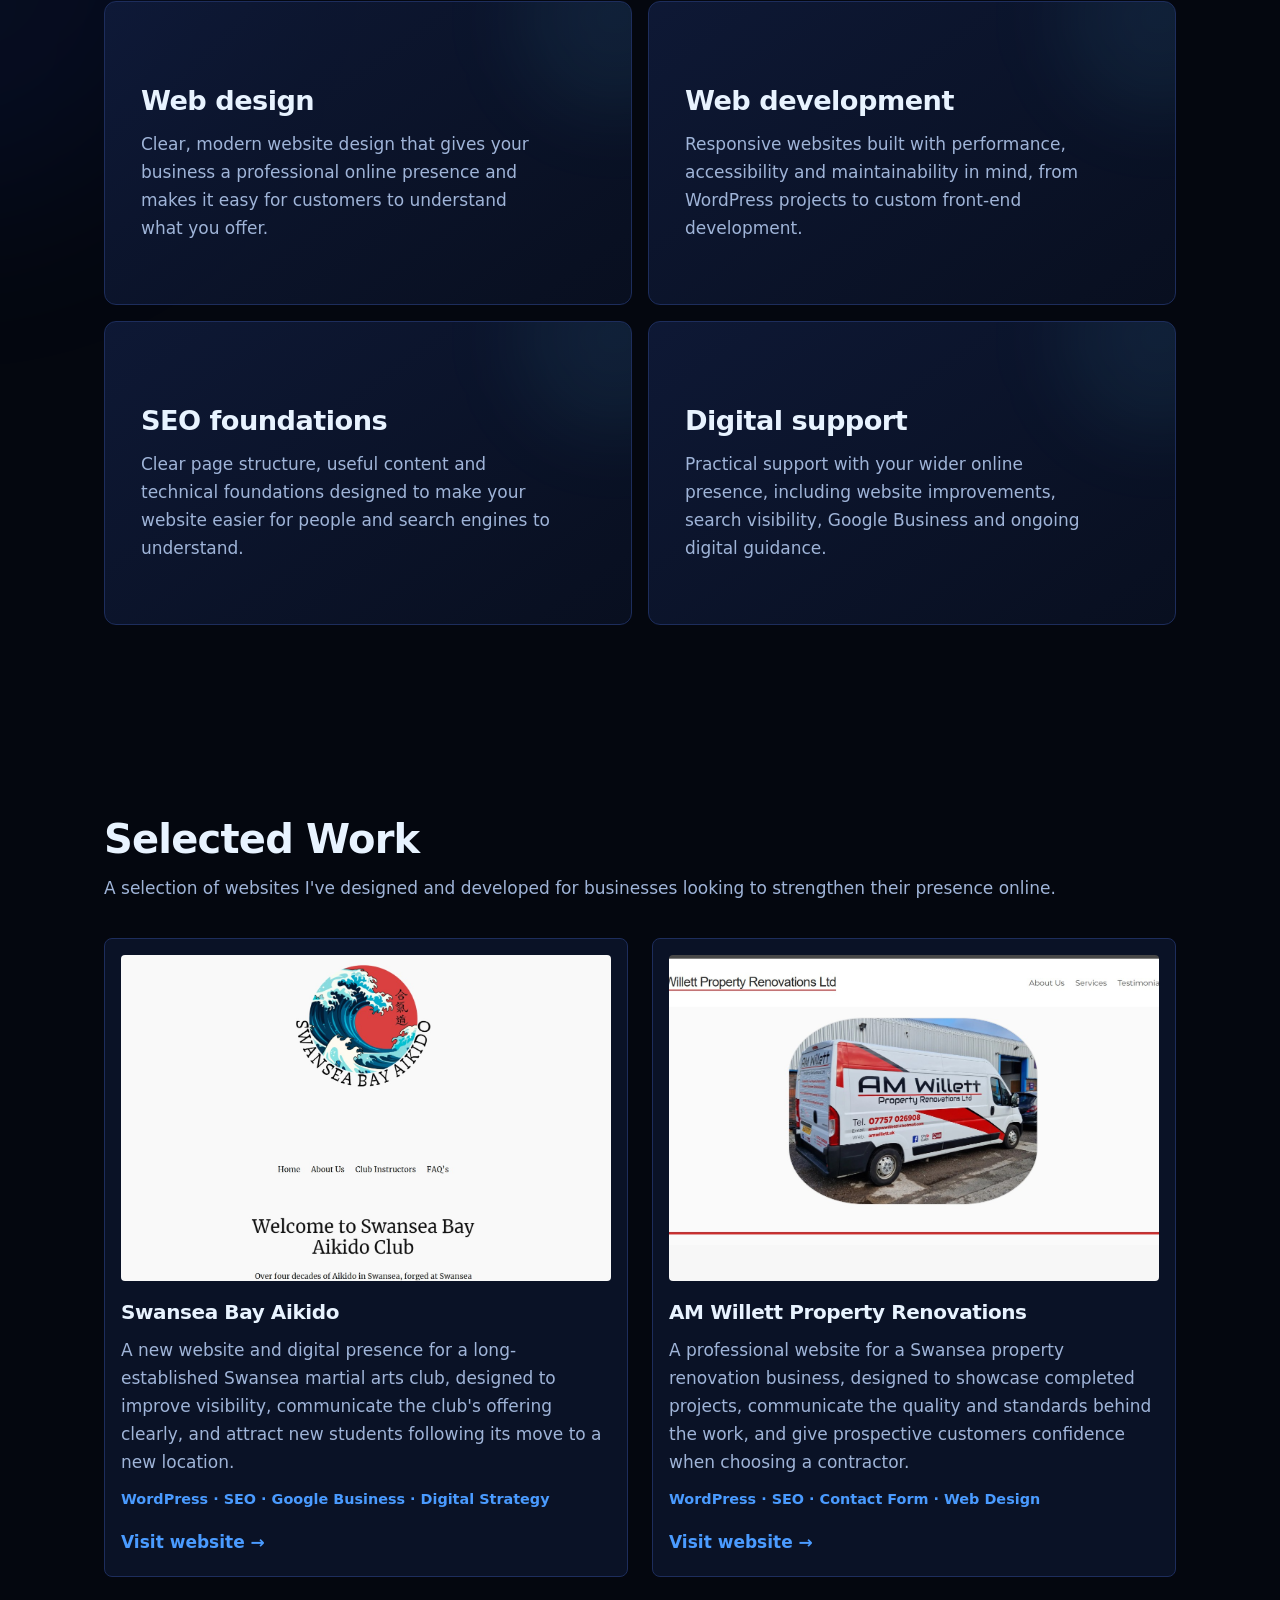
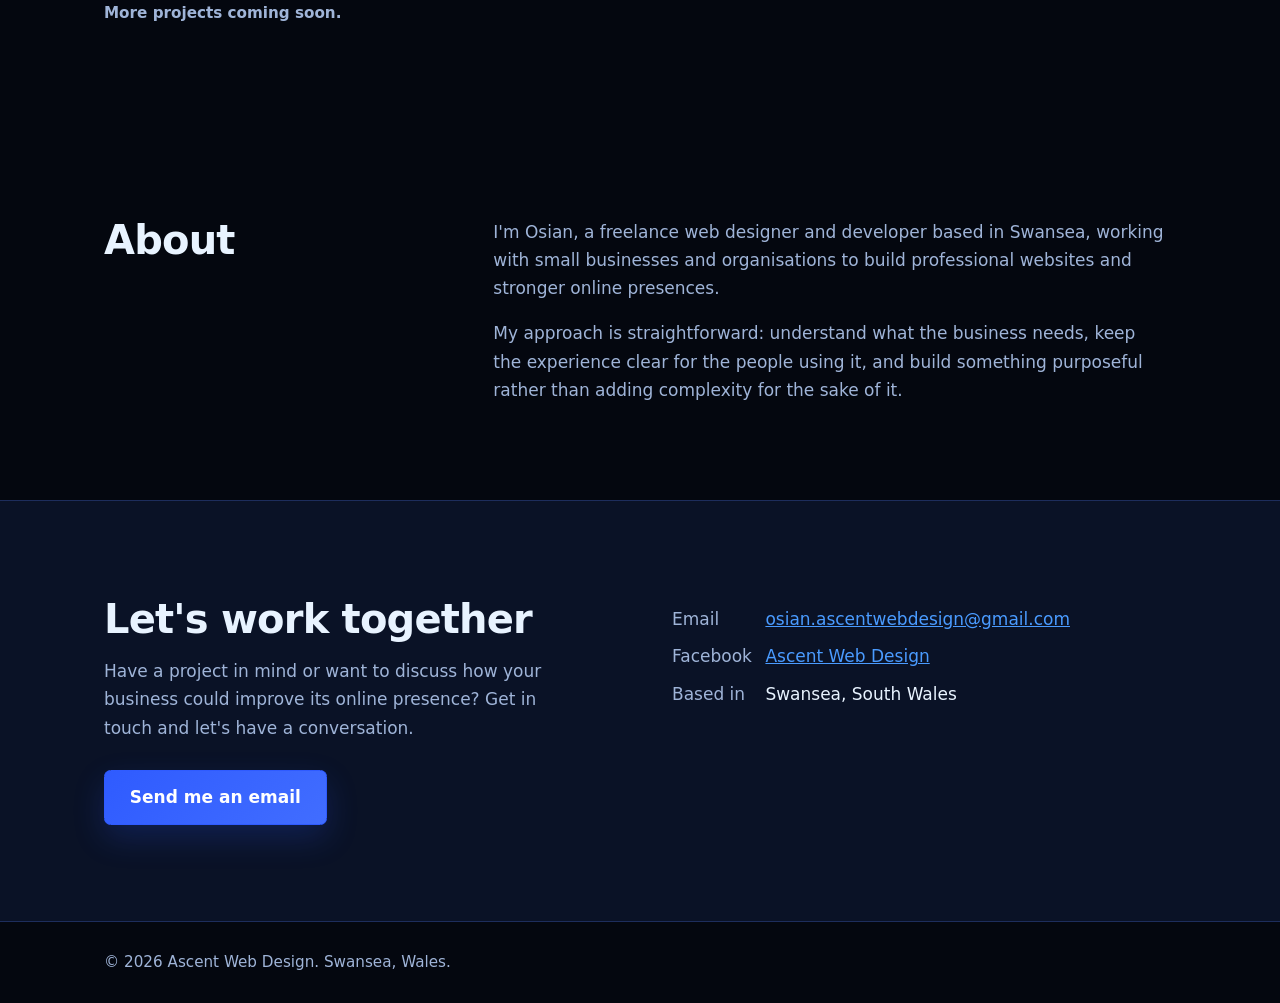
==== commit 546355c5: "Redesign V2 services section" ====
--- a/index.html
+++ b/index.html
@@ -28,10 +28,8 @@
     content="Professional websites for businesses across Swansea and South Wales."
   >
 
-  <!-- Favicon can be added here later -->
-  <!--
-  <link rel="icon" href="Images/favicon.svg">
-  -->
+  <!-- Favicon can be added later -->
+  <!-- <link rel="icon" href="Images/favicon.svg"> -->
 
   <link rel="stylesheet" href="css/style.css">
   <script src="js/main.js" defer></script>
@@ -126,7 +124,6 @@
       <div class="container hero-grid">
 
 
-        <!-- Hero Content -->
         <div class="hero-content">
 
           <p class="eyebrow">
@@ -165,7 +162,6 @@
         </div>
 
 
-        <!-- Decorative Hero Visual -->
         <div
           class="hero-visual"
           aria-hidden="true"
@@ -192,64 +188,96 @@
          ================================================== -->
 
     <section
-      class="section"
+      class="section services-section"
       id="services"
       aria-labelledby="services-title"
     >
 
       <div class="container">
 
-        <h2 id="services-title">
-          Services
-        </h2>
-
-
-        <div class="service-list">
-
-
-          <article class="service">
+
+        <div class="section-heading">
+
+          <p class="section-label">
+            Services
+          </p>
+
+
+          <div class="section-heading-grid">
+
+            <h2 id="services-title">
+              What I can help
+              <span>your business with.</span>
+            </h2>
+
+            <p class="section-description">
+              From building your first professional online presence to
+              improving an existing website, I focus on practical digital
+              solutions shaped around what your business actually needs.
+            </p>
+
+          </div>
+
+        </div>
+
+
+        <div class="service-grid">
+
+
+          <!-- Web Design -->
+          <article class="service-card">
+
 
             <h3>
               Web design
             </h3>
 
             <p>
-              Clean, modern website design focused on credibility,
-              usability and conversion.
+              Clear, modern website design that gives your business a
+              professional online presence and makes it easy for customers
+              to understand what you offer.
             </p>
 
           </article>
 
 
-          <article class="service">
+          <!-- Web Development -->
+          <article class="service-card">
+
 
             <h3>
               Web development
             </h3>
 
             <p>
-              Fast, secure websites built for performance,
-              reliability and ease of management.
+              Responsive websites built with performance, accessibility
+              and maintainability in mind, from WordPress projects to
+              custom front-end development.
             </p>
 
           </article>
 
 
-          <article class="service">
+          <!-- SEO -->
+          <article class="service-card">
+
 
             <h3>
-              SEO
+              SEO foundations
             </h3>
 
             <p>
-              SEO foundations designed to make your website easier
-              to understand, discover and navigate.
+              Clear page structure, useful content and technical
+              foundations designed to make your website easier for
+              people and search engines to understand.
             </p>
 
           </article>
 
 
-          <article class="service">
+          <!-- Digital Support -->
+          <article class="service-card">
+
 
             <h3>
               Digital support
@@ -257,8 +285,8 @@
 
             <p>
               Practical support with your wider online presence,
-              from search visibility to maintaining and improving
-              your website.
+              including website improvements, search visibility,
+              Google Business and ongoing digital guidance.
             </p>
 
           </article>
@@ -303,7 +331,6 @@
               src="Images/Swansea-Bay-Aikido-CaseStudy.jpg"
               alt="Swansea Bay Aikido website homepage"
             >
-
 
             <div class="project-content">
 
@@ -344,7 +371,6 @@
               alt="AM Willett Property Renovations website homepage"
             >
 
-
             <div class="project-content">
 
               <h3>
@@ -526,7 +552,10 @@
   </main>
 
 
-  <!-- Footer -->
+  <!-- ==================================================
+       FOOTER
+       ================================================== -->
+
   <footer class="site-footer">
 
     <div class="container">
--- a/css/style.css
+++ b/css/style.css
@@ -96,10 +96,14 @@
   top: -5rem;
   left: 1rem;
   z-index: 100;
+
   padding: 0.65rem 1rem;
+
   border-radius: 0.25rem;
+
   background: var(--blue);
   color: #ffffff;
+
   font-weight: 700;
   text-decoration: none;
 }
@@ -114,8 +118,11 @@
 .site-header {
   position: relative;
   z-index: 20;
+
   padding-block: 1rem;
+
   border-bottom: 1px solid rgba(92, 208, 255, 0.08);
+
   background:
     linear-gradient(
       180deg,
@@ -128,15 +135,20 @@
   display: flex;
   align-items: center;
   justify-content: space-between;
+
   gap: 1rem 2rem;
 }
 
 .wordmark {
   display: inline-flex;
   align-items: center;
+
   gap: 0.75rem;
+
   min-width: 0;
+
   color: var(--text);
+
   font-weight: 800;
   letter-spacing: -0.01em;
   text-decoration: none;
@@ -148,45 +160,69 @@
 
 .brand-logo {
   display: block;
+
   width: clamp(5.5rem, 12vw, 8rem);
   height: auto;
+
   flex-shrink: 0;
 }
 
 .brand-name {
   line-height: 1.1;
 }
+
+
+/* Navigation --------------------------------------------------------------- */
 
 .nav-list {
   display: flex;
   flex-wrap: wrap;
   align-items: center;
+
   gap: 0.5rem 1.5rem;
+
   margin: 0;
   padding: 0;
+
   list-style: none;
 }
 
 .nav-list a {
   position: relative;
+
   display: inline-block;
+
   padding-block: 0.35rem;
+
   color: var(--muted);
+
   font-size: 0.95rem;
   font-weight: 650;
+
   text-decoration: none;
 }
 
 .nav-list a::after {
   content: "";
+
   position: absolute;
+
   right: 0;
   bottom: 0;
   left: 0;
+
   height: 2px;
-  background: linear-gradient(90deg, var(--blue), var(--cyan));
+
+  background:
+    linear-gradient(
+      90deg,
+      var(--blue),
+      var(--cyan)
+    );
+
   transform: scaleX(0);
   transform-origin: right;
+
   transition: transform 0.22s ease;
 }
 
@@ -204,13 +240,22 @@
 
 .hero {
   position: relative;
+
   isolation: isolate;
-  min-height: calc(100svh - 6rem);
+
   display: grid;
   align-items: center;
+
+  min-height: calc(100svh - 6rem);
+
   overflow: hidden;
-  padding-block: clamp(4.5rem, 10vw, 8rem);
-  border-bottom: 1px solid rgba(92, 208, 255, 0.1);
+
+  padding-block:
+    clamp(4.5rem, 10vw, 8rem);
+
+  border-bottom:
+    1px solid rgba(92, 208, 255, 0.1);
+
   background:
     radial-gradient(
       circle at 78% 42%,
@@ -230,12 +275,19 @@
     );
 }
 
+
+/* Background grid */
+
 .hero::before {
   content: "";
+
   position: absolute;
   inset: 0;
+
   z-index: -2;
+
   opacity: 0.22;
+
   background-image:
     linear-gradient(
       rgba(92, 208, 255, 0.06) 1px,
@@ -246,7 +298,9 @@
       rgba(92, 208, 255, 0.06) 1px,
       transparent 1px
     );
+
   background-size: 4rem 4rem;
+
   mask-image:
     linear-gradient(
       to bottom,
@@ -257,99 +311,175 @@
     );
 }
 
+
+/* Background glow */
+
 .hero::after {
   content: "";
+
   position: absolute;
+
   right: -12rem;
   bottom: -18rem;
+
   z-index: -1;
+
   width: 38rem;
+
   aspect-ratio: 1;
+
   border-radius: 50%;
-  background: rgba(47, 91, 255, 0.12);
+
+  background:
+    rgba(47, 91, 255, 0.12);
+
   filter: blur(6rem);
 }
+
+
+/* Hero layout */
 
 .hero-grid {
   display: grid;
+
   align-items: center;
-  gap: clamp(3rem, 7vw, 6rem);
+
+  gap:
+    clamp(3rem, 7vw, 6rem);
 }
 
 .hero-content {
   position: relative;
+
   z-index: 2;
 }
+
+
+/* Hero eyebrow */
 
 .eyebrow {
   margin-bottom: 1rem;
+
   color: var(--cyan);
+
   font-size: 0.78rem;
   font-weight: 800;
+
   letter-spacing: 0.16em;
+
   line-height: 1.4;
+
   text-transform: uppercase;
 }
+
+
+/* Hero heading */
 
 .hero h1 {
   max-width: 15ch;
-  font-size: clamp(2.8rem, 9vw, 5.75rem);
+
+  font-size:
+    clamp(2.8rem, 9vw, 5.75rem);
+
   font-weight: 850;
+
   letter-spacing: -0.055em;
+
   line-height: 0.98;
+
   text-wrap: balance;
 }
 
 .hero h1 span {
   display: block;
+
   margin-top: 0.12em;
+
   color: var(--cyan);
+
   text-shadow:
-    0 0 2.2rem rgba(92, 208, 255, 0.16);
-}
+    0 0 2.2rem
+    rgba(92, 208, 255, 0.16);
+}
+
+
+/* Hero introduction */
 
 .hero-lead {
   max-width: 48ch;
+
   margin-top: 1.6rem;
+
   color: var(--muted);
-  font-size: clamp(1.075rem, 2vw, 1.3rem);
-}
+
+  font-size:
+    clamp(1.075rem, 2vw, 1.3rem);
+}
+
+
+/* Hero actions */
 
 .hero-actions {
   display: flex;
   flex-wrap: wrap;
   align-items: center;
+
   gap: 1rem 1.75rem;
+
   margin-top: 2.25rem;
 }
 
+
+/* Hero visual */
+
 .hero-visual {
   position: relative;
+
   z-index: 1;
+
   display: grid;
+
   place-items: center;
-  min-height: clamp(19rem, 55vw, 34rem);
+
+  min-height:
+    clamp(19rem, 55vw, 34rem);
 }
 
 .hero-mountain {
   position: relative;
+
   z-index: 2;
+
   display: block;
+
   width: min(100%, 33rem);
+
   height: auto;
+
   object-fit: contain;
 
   filter:
-    drop-shadow(0 0 1rem rgba(92, 208, 255, 0.22))
-    drop-shadow(0 1.5rem 3rem rgba(47, 91, 255, 0.22));
+    drop-shadow(
+      0 0 1rem
+      rgba(92, 208, 255, 0.22)
+    )
+    drop-shadow(
+      0 1.5rem 3rem
+      rgba(47, 91, 255, 0.22)
+    );
 }
 
 .hero-glow {
   position: absolute;
+
   z-index: 1;
+
   width: min(90%, 28rem);
+
   aspect-ratio: 1;
+
   border-radius: 50%;
+
   background:
     radial-gradient(
       circle,
@@ -358,33 +488,50 @@
       rgba(47, 91, 255, 0.05) 54%,
       transparent 72%
     );
+
   filter: blur(1rem);
 }
 
 
-/* Buttons and links ------------------------------------------------------- */
+/* Buttons ----------------------------------------------------------------- */
 
 .button {
   display: inline-flex;
+
   align-items: center;
   justify-content: center;
+
   min-height: 3.1rem;
-  padding: 0.8rem 1.55rem;
-  border: 1px solid var(--blue);
+
+  padding:
+    0.8rem 1.55rem;
+
+  border:
+    1px solid var(--blue);
+
   border-radius: 0.4rem;
+
   background:
     linear-gradient(
       135deg,
       var(--blue),
       #416dff
     );
+
   box-shadow:
-    0 0.8rem 2rem rgba(47, 91, 255, 0.2);
+    0 0.8rem 2rem
+    rgba(47, 91, 255, 0.2);
+
   color: #ffffff;
+
   font: inherit;
+
   font-weight: 750;
+
   text-decoration: none;
+
   cursor: pointer;
+
   transition:
     transform 0.2s ease,
     border-color 0.2s ease,
@@ -394,23 +541,36 @@
 
 .button:hover {
   border-color: var(--cyan);
+
   background:
     linear-gradient(
       135deg,
       var(--azure),
       var(--cyan)
     );
+
   box-shadow:
-    0 1rem 2.5rem rgba(92, 208, 255, 0.2);
+    0 1rem 2.5rem
+    rgba(92, 208, 255, 0.2);
+
   color: var(--bg);
 }
 
+
+/* Text links */
+
 .text-link {
   position: relative;
+
   display: inline-block;
+
   color: var(--text);
+
   font-weight: 700;
-  text-decoration-color: rgba(92, 208, 255, 0.45);
+
+  text-decoration-color:
+    rgba(92, 208, 255, 0.45);
+
   text-underline-offset: 0.3rem;
 }
 
@@ -419,72 +579,163 @@
 }
 
 
-/* Sections ---------------------------------------------------------------- */
+/* Standard sections ------------------------------------------------------- */
 
 .section {
-  padding-block: clamp(3.5rem, 9vw, 6rem);
+  padding-block:
+    clamp(3.5rem, 9vw, 6rem);
+
   scroll-margin-top: 1rem;
 }
 
 .section h2 {
-  font-size: clamp(1.75rem, 3.6vw, 2.5rem);
+  font-size:
+    clamp(1.75rem, 3.6vw, 2.5rem);
+
   font-weight: 800;
 }
 
 .section-intro {
   margin-top: 0.75rem;
+
   color: var(--muted);
 }
 
 
 /* Services ---------------------------------------------------------------- */
 
-.service-list {
-  margin-top: 2.25rem;
-}
-
-.service {
+.services-section {
+  position: relative;
+
+  overflow: hidden;
+}
+
+
+/* Subtle section glow */
+
+.services-section::before {
+  content: "";
+
+  position: absolute;
+
+  top: 10%;
+  left: -18rem;
+
+  width: 30rem;
+
+  aspect-ratio: 1;
+
+  border-radius: 50%;
+
+  background:
+    rgba(47, 91, 255, 0.08);
+
+  filter: blur(6rem);
+
+  pointer-events: none;
+}
+
+
+/* Services heading */
+
+.section-heading {
+  position: relative;
+
+  z-index: 1;
+}
+
+.section-label {
+  margin-bottom: 1rem;
+
+  color: var(--cyan);
+
+  font-size: 0.78rem;
+  font-weight: 800;
+
+  letter-spacing: 0.16em;
+
+  line-height: 1.4;
+
+  text-transform: uppercase;
+}
+
+.section-heading-grid {
   display: grid;
-  gap: 0.5rem 3rem;
-  padding-block: 1.75rem;
-  border-top: 1px solid var(--line);
-}
-
-.service:last-child {
-  border-bottom: 1px solid var(--line);
-}
-
-.service h3 {
-  font-size: 1.35rem;
-  font-weight: 700;
-}
-
-.service p {
-  max-width: var(--measure);
+
+  gap: 1.5rem 3rem;
+}
+
+.section-heading-grid h2 {
+  max-width: 13ch;
+
+  font-size:
+    clamp(2.25rem, 5vw, 4rem);
+
+  letter-spacing: -0.045em;
+
+  line-height: 1;
+}
+
+.section-heading-grid h2 span {
+  display: block;
+
+  color: var(--cyan);
+}
+
+.section-description {
+  max-width: 46ch;
+
+  align-self: end;
+
   color: var(--muted);
-}
-
-@media (min-width: 48rem) {
-  .service {
-    grid-template-columns: minmax(0, 1fr) minmax(0, 2fr);
-  }
-}
-
-
-/* Projects ---------------------------------------------------------------- */
-
-.project-list {
+
+  font-size: 1.05rem;
+}
+
+
+/* Services grid */
+
+.service-grid {
+  position: relative;
+
+  z-index: 1;
+
   display: grid;
-  gap: 1.5rem;
-  margin-top: 2.25rem;
-}
-
-.project {
-  padding: 1rem 1rem 1.25rem;
+
+  gap: 1rem;
+
+  margin-top:
+    clamp(2.5rem, 6vw, 4rem);
+}
+
+
+/* Service cards */
+
+.service-card {
+  position: relative;
+
+  display: flex;
+
+  flex-direction: column;
+
+  min-height: 19rem;
+
+  padding:
+    clamp(1.5rem, 4vw, 2.25rem);
+
   overflow: hidden;
-  border: 1px solid var(--line);
-  border-radius: 0.5rem;
-  background: var(--surface);
+
+  border:
+    1px solid var(--line);
+
+  border-radius: 0.75rem;
+
+  background:
+    linear-gradient(
+      145deg,
+      rgba(16, 28, 61, 0.82),
+      rgba(10, 18, 38, 0.72)
+    );
 
   transition:
     transform 0.25s ease,
@@ -492,13 +743,120 @@
     box-shadow 0.25s ease;
 }
 
+
+/* Decorative glow within each card */
+
+.service-card::before {
+  content: "";
+
+  position: absolute;
+
+  top: -5rem;
+  right: -5rem;
+
+  width: 12rem;
+
+  aspect-ratio: 1;
+
+  border-radius: 50%;
+
+  background:
+    rgba(92, 208, 255, 0.07);
+
+  filter: blur(2.5rem);
+
+  pointer-events: none;
+}
+
+
+/* Service number */
+
+.service-number {
+  position: relative;
+
+  display: block;
+
+  margin-bottom: auto;
+
+  color: var(--cyan);
+
+  font-size: 0.8rem;
+
+  font-weight: 800;
+
+  letter-spacing: 0.12em;
+}
+
+
+/* Service headings */
+
+.service-card h3 {
+  position: relative;
+
+  margin-top: 3rem;
+
+  font-size:
+    clamp(1.35rem, 3vw, 1.7rem);
+
+  font-weight: 750;
+}
+
+
+/* Service description */
+
+.service-card p {
+  position: relative;
+
+  max-width: 38ch;
+
+  margin-top: 0.85rem;
+
+  color: var(--muted);
+}
+
+
+/* Projects ---------------------------------------------------------------- */
+
+.project-list {
+  display: grid;
+
+  gap: 1.5rem;
+
+  margin-top: 2.25rem;
+}
+
+.project {
+  padding:
+    1rem 1rem 1.25rem;
+
+  overflow: hidden;
+
+  border:
+    1px solid var(--line);
+
+  border-radius: 0.5rem;
+
+  background: var(--surface);
+
+  transition:
+    transform 0.25s ease,
+    border-color 0.25s ease,
+    box-shadow 0.25s ease;
+}
+
 .project img {
   display: block;
+
   width: 100%;
+
   aspect-ratio: 3 / 2;
+
   margin-bottom: 1.25rem;
+
   border-radius: 0.25rem;
+
   object-fit: cover;
+
   object-position: top;
 
   transition:
@@ -508,6 +866,7 @@
 
 .project-content {
   display: grid;
+
   gap: 0.75rem;
 }
 
@@ -517,19 +876,25 @@
 
 .project-content > p {
   margin: 0;
+
   color: var(--muted);
 }
 
 .project-services {
   color: var(--azure) !important;
+
   font-size: 0.9rem;
+
   font-weight: 600;
 }
 
 .project-link {
   width: fit-content;
+
   margin-top: 0.25rem;
+
   font-weight: 700;
+
   text-decoration: none;
 }
 
@@ -539,15 +904,12 @@
 
 .more-projects {
   margin-top: 1.5rem;
+
   color: var(--muted);
+
   font-size: 0.95rem;
+
   font-weight: 600;
-}
-
-@media (min-width: 48rem) {
-  .project-list {
-    grid-template-columns: repeat(2, minmax(0, 1fr));
-  }
 }
 
 
@@ -555,82 +917,42 @@
 
 .about-grid {
   display: grid;
+
   gap: 1.5rem 3rem;
 }
 
 .prose {
   display: grid;
+
   gap: 1.1rem;
+
   max-width: var(--measure);
+
   color: var(--muted);
 }
 
-@media (min-width: 48rem) {
-  .about-grid {
-    grid-template-columns: minmax(0, 1fr) minmax(0, 2fr);
-  }
-}
-
-
-/* Why Work With Me -------------------------------------------------------- */
-
-.reasons-grid {
-  display: grid;
-  margin-top: 2.25rem;
-  border-top: 1px solid var(--line);
-}
-
-.reason {
-  padding-block: 1.75rem;
-  border-bottom: 1px solid var(--line);
-}
-
-.reason h3 {
-  margin-bottom: 0.75rem;
-  font-size: 1.25rem;
-  font-weight: 700;
-}
-
-.reason p {
-  max-width: 42ch;
-  color: var(--muted);
-}
-
-@media (min-width: 48rem) {
-  .reasons-grid {
-    grid-template-columns: repeat(2, minmax(0, 1fr));
-  }
-
-  .reason {
-    padding: 2rem 2.5rem;
-  }
-
-  .reason:nth-child(odd) {
-    padding-left: 0;
-    border-right: 1px solid var(--line);
-  }
-
-  .reason:nth-child(even) {
-    padding-right: 0;
-  }
-}
-
 
 /* Contact ----------------------------------------------------------------- */
 
 .section-dark {
-  border-top: 1px solid var(--line);
-  background: var(--surface);
+  border-top:
+    1px solid var(--line);
+
+  background:
+    var(--surface);
 }
 
 .contact-grid {
   display: grid;
+
   gap: 3rem;
 }
 
 .contact-intro {
   max-width: 44ch;
+
   margin-top: 1rem;
+
   color: var(--muted);
 }
 
@@ -640,28 +962,24 @@
 
 .contact-details {
   display: grid;
+
   align-content: start;
+
   gap: 0.6rem;
+
   margin: 0;
+
   padding: 0;
+
   list-style: none;
 }
 
 .detail-label {
   display: inline-block;
+
   min-width: 5.5rem;
+
   color: var(--muted);
-}
-
-@media (min-width: 56rem) {
-  .contact-grid {
-    grid-template-columns: minmax(0, 1fr) minmax(0, 1fr);
-    gap: 4rem;
-  }
-
-  .contact-details {
-    padding-top: 0.5rem;
-  }
 }
 
 
@@ -669,131 +987,262 @@
 
 .site-footer {
   padding-block: 1.75rem;
-  border-top: 1px solid var(--line);
+
+  border-top:
+    1px solid var(--line);
+
   color: var(--muted);
+
   font-size: 0.95rem;
 }
 
 
-/* Responsive header and hero ---------------------------------------------- */
+/* Tablet and larger ------------------------------------------------------- */
+
+@media (min-width: 48rem) {
+
+  .section-heading-grid {
+    grid-template-columns:
+      minmax(0, 1.1fr)
+      minmax(0, 0.9fr);
+  }
+
+
+  .service-grid {
+    grid-template-columns:
+      repeat(2, minmax(0, 1fr));
+  }
+
+
+  .project-list {
+    grid-template-columns:
+      repeat(2, minmax(0, 1fr));
+  }
+
+
+  .about-grid {
+    grid-template-columns:
+      minmax(0, 1fr)
+      minmax(0, 2fr);
+  }
+
+}
+
+
+/* Desktop hero ------------------------------------------------------------ */
 
 @media (min-width: 52rem) {
+
   .hero-grid {
     grid-template-columns:
       minmax(0, 1.08fr)
       minmax(20rem, 0.92fr);
   }
-}
+
+}
+
+
+/* Desktop contact --------------------------------------------------------- */
+
+@media (min-width: 56rem) {
+
+  .contact-grid {
+    grid-template-columns:
+      minmax(0, 1fr)
+      minmax(0, 1fr);
+
+    gap: 4rem;
+  }
+
+
+  .contact-details {
+    padding-top: 0.5rem;
+  }
+
+}
+
+
+/* Tablet and smaller ------------------------------------------------------ */
 
 @media (max-width: 51.99rem) {
+
   .site-header {
     padding-block: 0.9rem;
   }
 
+
   .header-inner {
     align-items: flex-start;
   }
 
+
   .brand-logo {
     width: 5.5rem;
   }
 
+
   .brand-name {
     font-size: 0.95rem;
   }
 
+
   .nav-list {
     gap: 0.35rem 1rem;
   }
 
+
   .hero {
     min-height: auto;
   }
 
+
   .hero-grid {
     text-align: left;
   }
 
+
   .hero-content {
     max-width: 43rem;
   }
 
+
   .hero-visual {
     min-height: 17rem;
   }
 
+
   .hero-mountain {
-    width: min(82vw, 27rem);
-  }
-}
+    width:
+      min(82vw, 27rem);
+  }
+
+}
+
+
+/* Mobile ------------------------------------------------------------------ */
 
 @media (max-width: 37rem) {
+
   .header-inner {
     display: grid;
+
     grid-template-columns: 1fr;
   }
+
 
   .wordmark {
     width: fit-content;
   }
 
+
   .nav-list {
     justify-content: flex-start;
   }
 
+
   .hero {
     padding-top: 3.75rem;
   }
 
+
   .hero h1 {
-    font-size: clamp(2.55rem, 14vw, 4rem);
-  }
+    font-size:
+      clamp(2.55rem, 14vw, 4rem);
+  }
+
 
   .hero-actions {
     align-items: stretch;
   }
 
+
   .hero-actions .button {
     width: 100%;
   }
 
+
   .hero-visual {
     min-height: 14rem;
   }
-}
-
-
-/* Motion ------------------------------------------------------------------ */
+
+
+  .service-card {
+    min-height: 17rem;
+  }
+
+}
+
+
+/* Hover interactions ------------------------------------------------------ */
 
 @media (hover: hover) and (prefers-reduced-motion: no-preference) {
+
   .button:hover {
-    transform: translateY(-0.15rem);
-  }
+    transform:
+      translateY(-0.15rem);
+  }
+
+
+  .service-card:hover {
+    transform:
+      translateY(-0.35rem);
+
+    border-color:
+      rgba(92, 208, 255, 0.65);
+
+    box-shadow:
+      0 1.25rem 3rem
+      rgba(47, 91, 255, 0.12);
+  }
+
 
   .project:hover {
-    transform: translateY(-0.4rem);
-    border-color: var(--azure);
+    transform:
+      translateY(-0.4rem);
+
+    border-color:
+      var(--azure);
+
     box-shadow:
-      0 1rem 2.5rem rgba(47, 91, 255, 0.14);
-  }
+      0 1rem 2.5rem
+      rgba(47, 91, 255, 0.14);
+  }
+
 
   .project:hover img {
-    filter: brightness(1.05);
-    transform: scale(1.015);
-  }
-}
+    filter:
+      brightness(1.05);
+
+    transform:
+      scale(1.015);
+  }
+
+}
+
+
+/* Reduced Motion ---------------------------------------------------------- */
 
 @media (prefers-reduced-motion: reduce) {
+
   html {
     scroll-behavior: auto;
   }
+
 
   *,
   *::before,
   *::after {
-    scroll-behavior: auto !important;
-    animation-duration: 0.01ms !important;
-    animation-iteration-count: 1 !important;
-    transition-duration: 0.01ms !important;
-  }
+    scroll-behavior:
+      auto !important;
+
+    animation-duration:
+      0.01ms !important;
+
+    animation-iteration-count:
+      1 !important;
+
+    transition-duration:
+      0.01ms !important;
+  }
+
 }
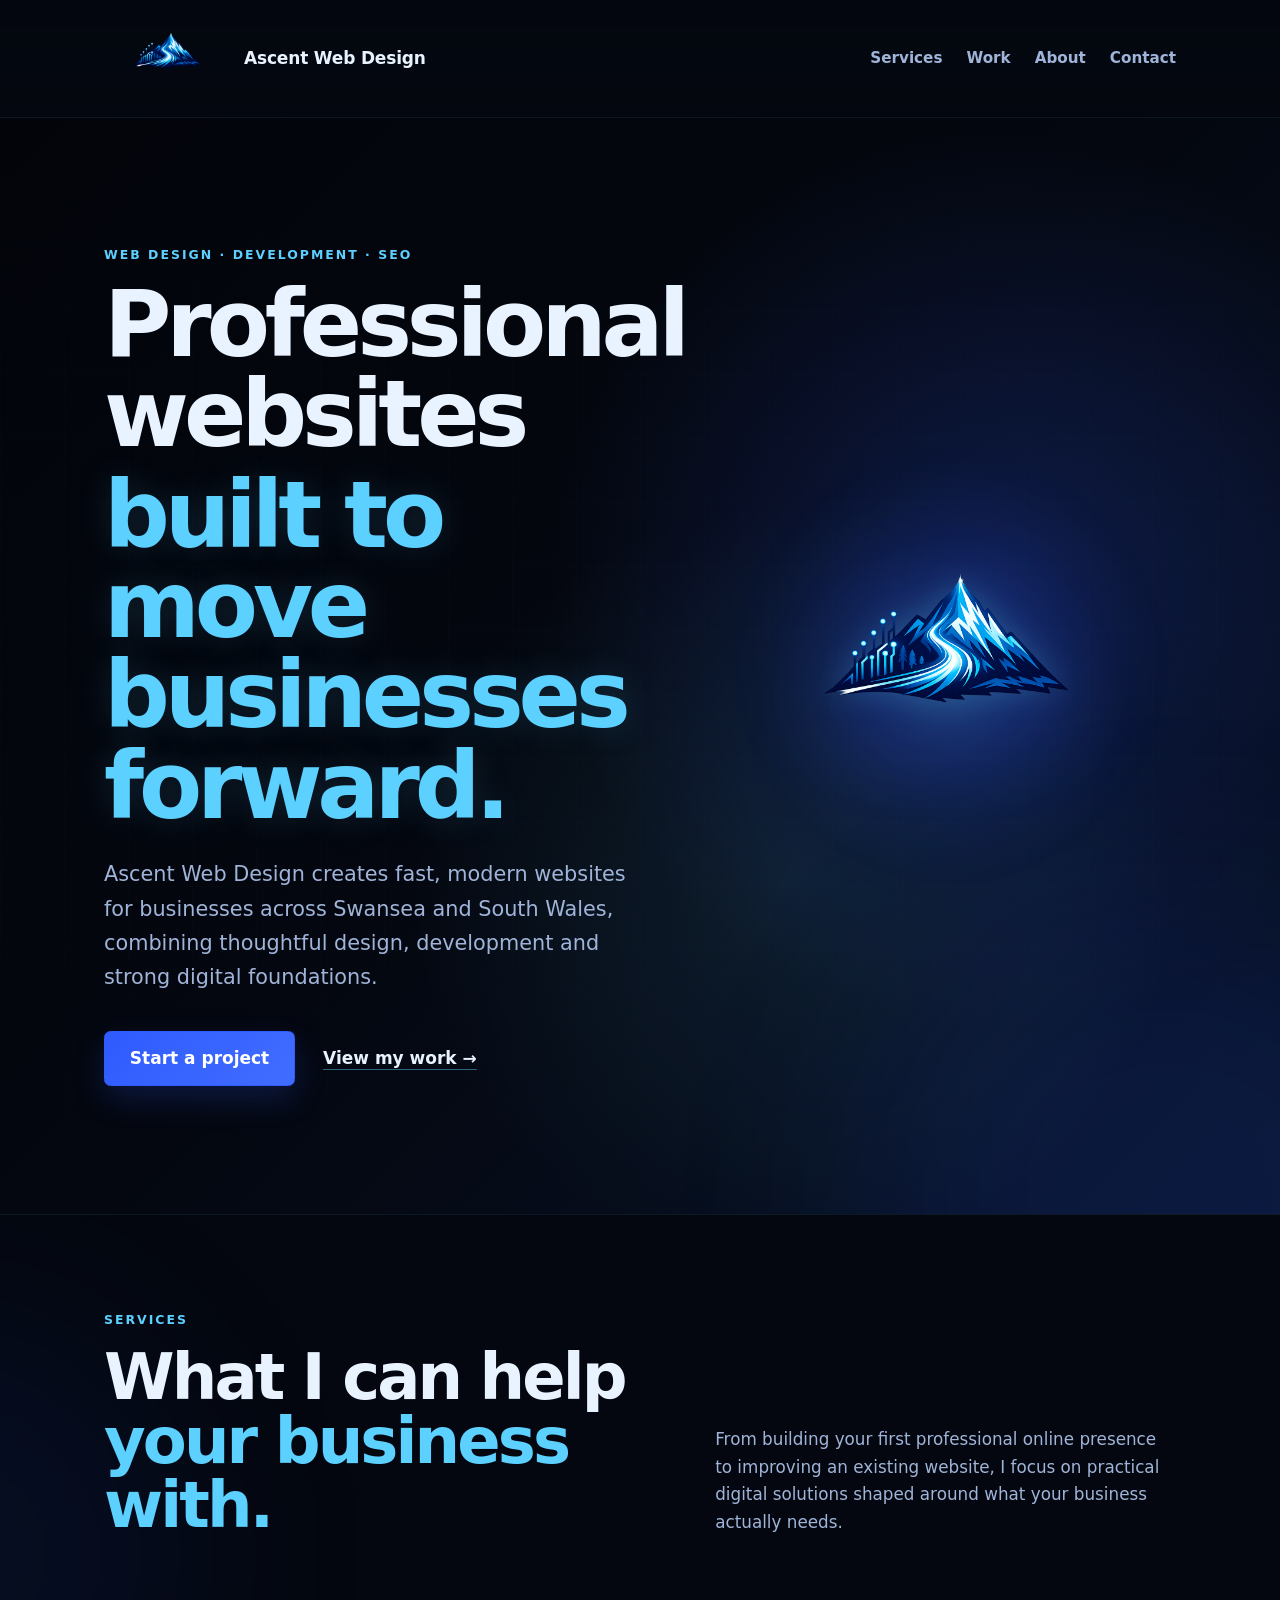
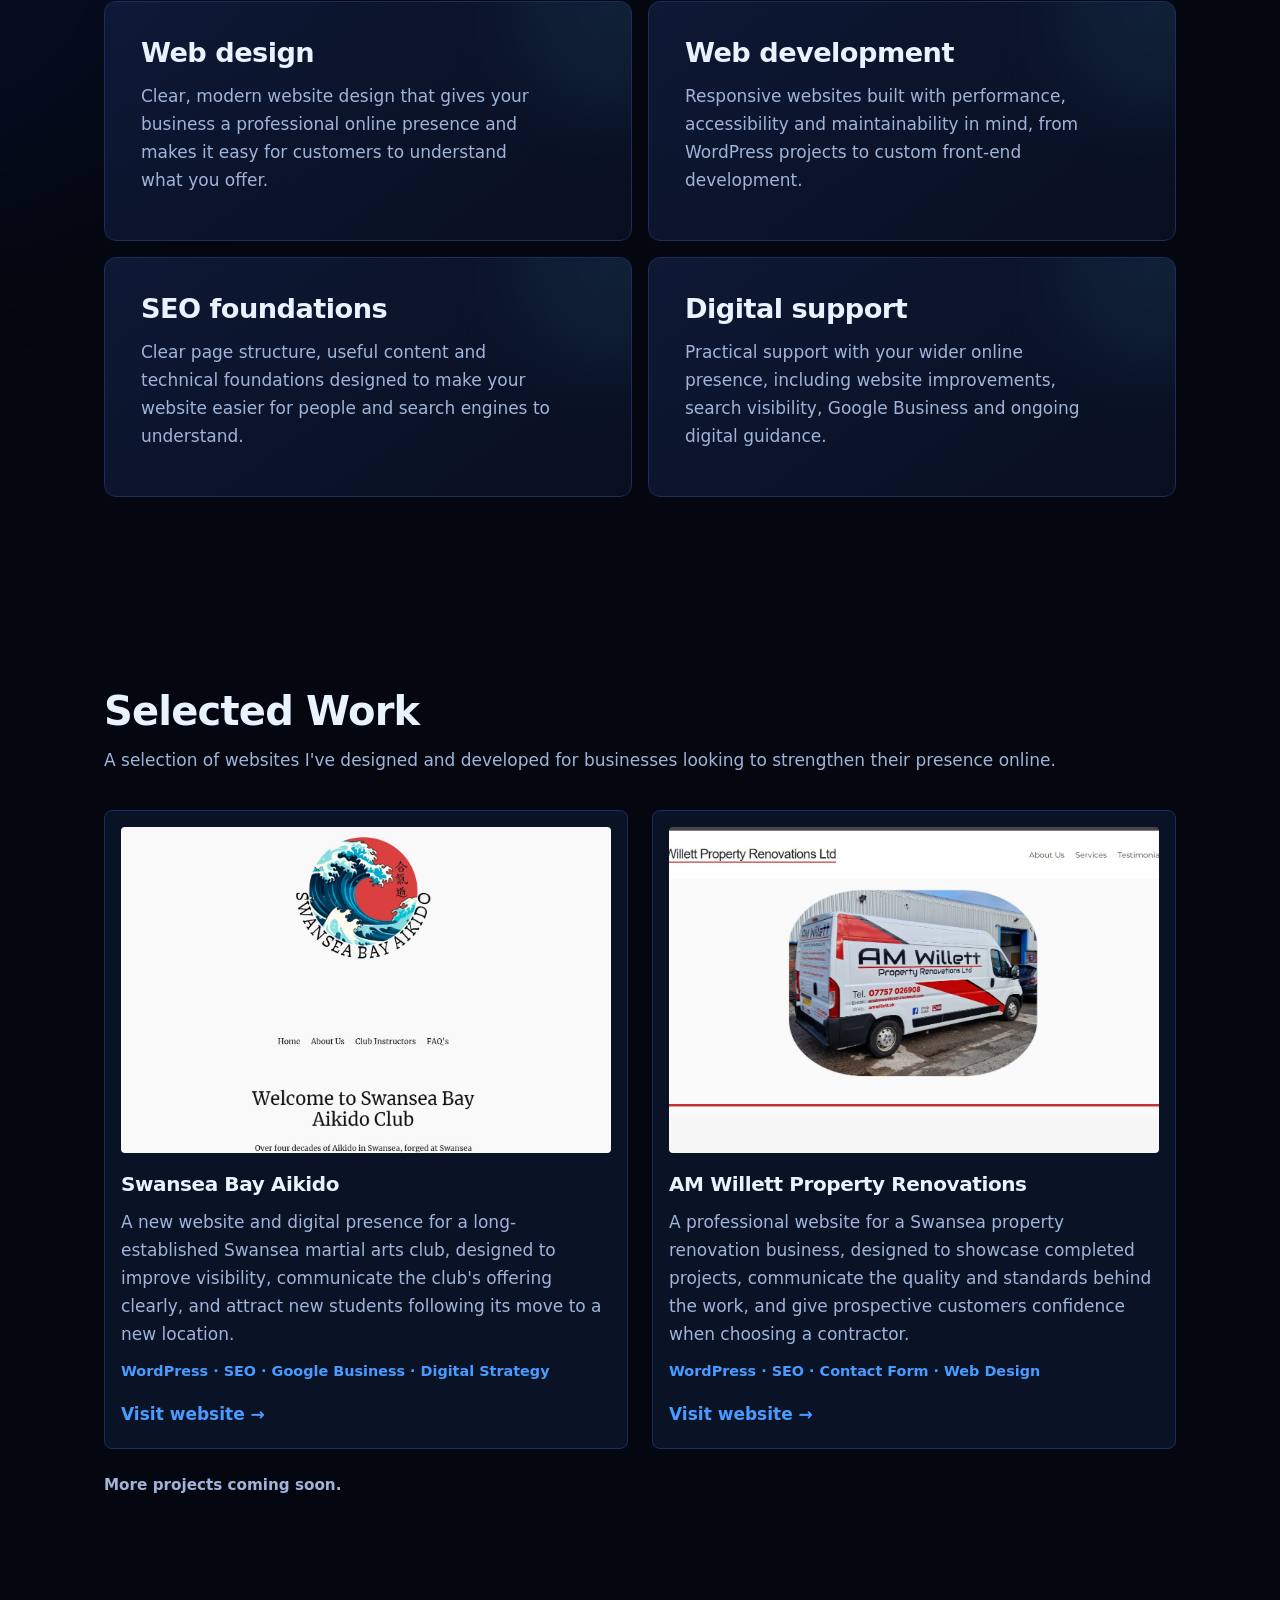
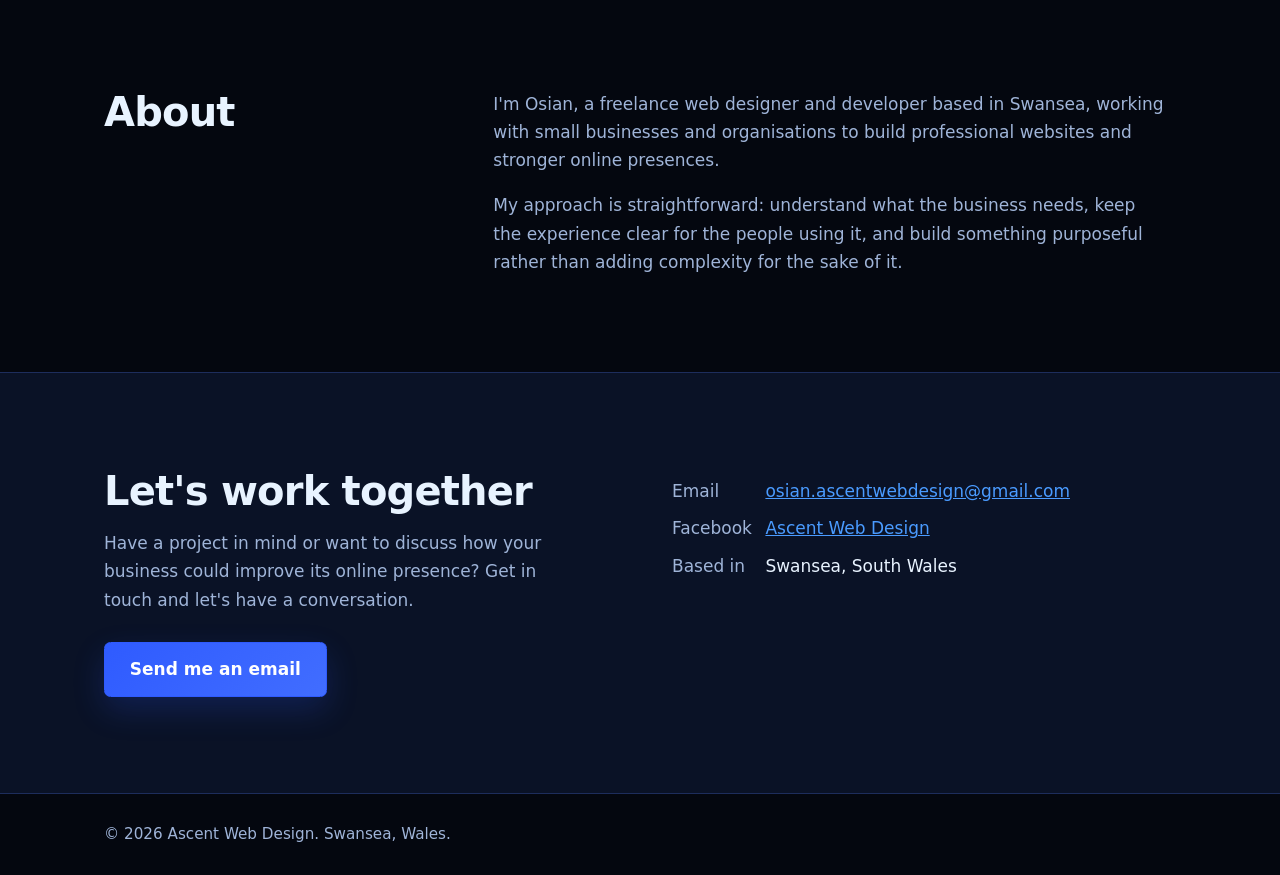
==== commit 9dd9967f: "Remove main.js script reference and delete the file" ====
--- a/index.html
+++ b/index.html
@@ -32,7 +32,7 @@
   <!-- <link rel="icon" href="Images/favicon.svg"> -->
 
   <link rel="stylesheet" href="css/style.css">
-  <script src="js/main.js" defer></script>
+  
 
   <!-- Structured Data -->
   <script type="application/ld+json">
--- a/css/style.css
+++ b/css/style.css
@@ -172,7 +172,7 @@
 }
 
 
-/* Navigation --------------------------------------------------------------- */
+/* Navigation -------------------------------------------------------------- */
 
 .nav-list {
   display: flex;
@@ -250,11 +250,9 @@
 
   overflow: hidden;
 
-  padding-block:
-    clamp(4.5rem, 10vw, 8rem);
-
-  border-bottom:
-    1px solid rgba(92, 208, 255, 0.1);
+  padding-block: clamp(4.5rem, 10vw, 8rem);
+
+  border-bottom: 1px solid rgba(92, 208, 255, 0.1);
 
   background:
     radial-gradient(
@@ -275,9 +273,6 @@
     );
 }
 
-
-/* Background grid */
-
 .hero::before {
   content: "";
 
@@ -311,9 +306,6 @@
     );
 }
 
-
-/* Background glow */
-
 .hero::after {
   content: "";
 
@@ -325,27 +317,20 @@
   z-index: -1;
 
   width: 38rem;
-
   aspect-ratio: 1;
 
   border-radius: 50%;
 
-  background:
-    rgba(47, 91, 255, 0.12);
+  background: rgba(47, 91, 255, 0.12);
 
   filter: blur(6rem);
 }
-
-
-/* Hero layout */
 
 .hero-grid {
   display: grid;
-
   align-items: center;
 
-  gap:
-    clamp(3rem, 7vw, 6rem);
+  gap: clamp(3rem, 7vw, 6rem);
 }
 
 .hero-content {
@@ -353,9 +338,6 @@
 
   z-index: 2;
 }
-
-
-/* Hero eyebrow */
 
 .eyebrow {
   margin-bottom: 1rem;
@@ -366,25 +348,19 @@
   font-weight: 800;
 
   letter-spacing: 0.16em;
-
   line-height: 1.4;
 
   text-transform: uppercase;
 }
-
-
-/* Hero heading */
 
 .hero h1 {
   max-width: 15ch;
 
-  font-size:
-    clamp(2.8rem, 9vw, 5.75rem);
+  font-size: clamp(2.8rem, 9vw, 5.75rem);
 
   font-weight: 850;
 
   letter-spacing: -0.055em;
-
   line-height: 0.98;
 
   text-wrap: balance;
@@ -398,12 +374,8 @@
   color: var(--cyan);
 
   text-shadow:
-    0 0 2.2rem
-    rgba(92, 208, 255, 0.16);
-}
-
-
-/* Hero introduction */
+    0 0 2.2rem rgba(92, 208, 255, 0.16);
+}
 
 .hero-lead {
   max-width: 48ch;
@@ -412,12 +384,8 @@
 
   color: var(--muted);
 
-  font-size:
-    clamp(1.075rem, 2vw, 1.3rem);
-}
-
-
-/* Hero actions */
+  font-size: clamp(1.075rem, 2vw, 1.3rem);
+}
 
 .hero-actions {
   display: flex;
@@ -429,9 +397,6 @@
   margin-top: 2.25rem;
 }
 
-
-/* Hero visual */
-
 .hero-visual {
   position: relative;
 
@@ -441,8 +406,7 @@
 
   place-items: center;
 
-  min-height:
-    clamp(19rem, 55vw, 34rem);
+  min-height: clamp(19rem, 55vw, 34rem);
 }
 
 .hero-mountain {
@@ -453,7 +417,6 @@
   display: block;
 
   width: min(100%, 33rem);
-
   height: auto;
 
   object-fit: contain;
@@ -503,11 +466,9 @@
 
   min-height: 3.1rem;
 
-  padding:
-    0.8rem 1.55rem;
-
-  border:
-    1px solid var(--blue);
+  padding: 0.8rem 1.55rem;
+
+  border: 1px solid var(--blue);
 
   border-radius: 0.4rem;
 
@@ -519,13 +480,11 @@
     );
 
   box-shadow:
-    0 0.8rem 2rem
-    rgba(47, 91, 255, 0.2);
+    0 0.8rem 2rem rgba(47, 91, 255, 0.2);
 
   color: #ffffff;
 
   font: inherit;
-
   font-weight: 750;
 
   text-decoration: none;
@@ -556,9 +515,6 @@
   color: var(--bg);
 }
 
-
-/* Text links */
-
 .text-link {
   position: relative;
 
@@ -582,15 +538,13 @@
 /* Standard sections ------------------------------------------------------- */
 
 .section {
-  padding-block:
-    clamp(3.5rem, 9vw, 6rem);
+  padding-block: clamp(3.5rem, 9vw, 6rem);
 
   scroll-margin-top: 1rem;
 }
 
 .section h2 {
-  font-size:
-    clamp(1.75rem, 3.6vw, 2.5rem);
+  font-size: clamp(1.75rem, 3.6vw, 2.5rem);
 
   font-weight: 800;
 }
@@ -610,9 +564,6 @@
   overflow: hidden;
 }
 
-
-/* Subtle section glow */
-
 .services-section::before {
   content: "";
 
@@ -635,9 +586,6 @@
   pointer-events: none;
 }
 
-
-/* Services heading */
-
 .section-heading {
   position: relative;
 
@@ -653,7 +601,6 @@
   font-weight: 800;
 
   letter-spacing: 0.16em;
-
   line-height: 1.4;
 
   text-transform: uppercase;
@@ -668,11 +615,9 @@
 .section-heading-grid h2 {
   max-width: 13ch;
 
-  font-size:
-    clamp(2.25rem, 5vw, 4rem);
+  font-size: clamp(2.25rem, 5vw, 4rem);
 
   letter-spacing: -0.045em;
-
   line-height: 1;
 }
 
@@ -692,9 +637,6 @@
   font-size: 1.05rem;
 }
 
-
-/* Services grid */
-
 .service-grid {
   position: relative;
 
@@ -704,29 +646,22 @@
 
   gap: 1rem;
 
-  margin-top:
-    clamp(2.5rem, 6vw, 4rem);
-}
-
-
-/* Service cards */
+  margin-top: clamp(2.5rem, 6vw, 4rem);
+}
 
 .service-card {
   position: relative;
 
   display: flex;
-
   flex-direction: column;
 
-  min-height: 19rem;
-
-  padding:
-    clamp(1.5rem, 4vw, 2.25rem);
+  min-height: 15rem;
+
+  padding: clamp(1.5rem, 4vw, 2.25rem);
 
   overflow: hidden;
 
-  border:
-    1px solid var(--line);
+  border: 1px solid var(--line);
 
   border-radius: 0.75rem;
 
@@ -743,9 +678,6 @@
     box-shadow 0.25s ease;
 }
 
-
-/* Decorative glow within each card */
-
 .service-card::before {
   content: "";
 
@@ -755,7 +687,6 @@
   right: -5rem;
 
   width: 12rem;
-
   aspect-ratio: 1;
 
   border-radius: 50%;
@@ -768,41 +699,15 @@
   pointer-events: none;
 }
 
-
-/* Service number */
-
-.service-number {
-  position: relative;
-
-  display: block;
-
-  margin-bottom: auto;
-
-  color: var(--cyan);
-
-  font-size: 0.8rem;
-
-  font-weight: 800;
-
-  letter-spacing: 0.12em;
-}
-
-
-/* Service headings */
-
 .service-card h3 {
   position: relative;
 
-  margin-top: 3rem;
-
-  font-size:
-    clamp(1.35rem, 3vw, 1.7rem);
+  margin-top: 0;
+
+  font-size: clamp(1.35rem, 3vw, 1.7rem);
 
   font-weight: 750;
 }
-
-
-/* Service description */
 
 .service-card p {
   position: relative;
@@ -826,13 +731,11 @@
 }
 
 .project {
-  padding:
-    1rem 1rem 1.25rem;
+  padding: 1rem 1rem 1.25rem;
 
   overflow: hidden;
 
-  border:
-    1px solid var(--line);
+  border: 1px solid var(--line);
 
   border-radius: 0.5rem;
 
@@ -856,7 +759,6 @@
   border-radius: 0.25rem;
 
   object-fit: cover;
-
   object-position: top;
 
   transition:
@@ -935,11 +837,9 @@
 /* Contact ----------------------------------------------------------------- */
 
 .section-dark {
-  border-top:
-    1px solid var(--line);
-
-  background:
-    var(--surface);
+  border-top: 1px solid var(--line);
+
+  background: var(--surface);
 }
 
 .contact-grid {
@@ -968,7 +868,6 @@
   gap: 0.6rem;
 
   margin: 0;
-
   padding: 0;
 
   list-style: none;
@@ -988,8 +887,7 @@
 .site-footer {
   padding-block: 1.75rem;
 
-  border-top:
-    1px solid var(--line);
+  border-top: 1px solid var(--line);
 
   color: var(--muted);
 
@@ -1000,52 +898,44 @@
 /* Tablet and larger ------------------------------------------------------- */
 
 @media (min-width: 48rem) {
-
   .section-heading-grid {
     grid-template-columns:
       minmax(0, 1.1fr)
       minmax(0, 0.9fr);
   }
 
-
   .service-grid {
     grid-template-columns:
       repeat(2, minmax(0, 1fr));
   }
 
-
   .project-list {
     grid-template-columns:
       repeat(2, minmax(0, 1fr));
   }
-
 
   .about-grid {
     grid-template-columns:
       minmax(0, 1fr)
       minmax(0, 2fr);
   }
-
 }
 
 
 /* Desktop hero ------------------------------------------------------------ */
 
 @media (min-width: 52rem) {
-
   .hero-grid {
     grid-template-columns:
       minmax(0, 1.08fr)
       minmax(20rem, 0.92fr);
   }
-
 }
 
 
 /* Desktop contact --------------------------------------------------------- */
 
 @media (min-width: 56rem) {
-
   .contact-grid {
     grid-template-columns:
       minmax(0, 1fr)
@@ -1054,138 +944,109 @@
     gap: 4rem;
   }
 
-
   .contact-details {
     padding-top: 0.5rem;
   }
-
 }
 
 
 /* Tablet and smaller ------------------------------------------------------ */
 
 @media (max-width: 51.99rem) {
-
   .site-header {
     padding-block: 0.9rem;
   }
 
-
   .header-inner {
     align-items: flex-start;
   }
 
-
   .brand-logo {
     width: 5.5rem;
   }
 
-
   .brand-name {
     font-size: 0.95rem;
   }
 
-
   .nav-list {
     gap: 0.35rem 1rem;
   }
 
-
   .hero {
     min-height: auto;
   }
 
-
   .hero-grid {
     text-align: left;
   }
 
-
   .hero-content {
     max-width: 43rem;
   }
 
-
   .hero-visual {
     min-height: 17rem;
   }
 
-
   .hero-mountain {
-    width:
-      min(82vw, 27rem);
-  }
-
+    width: min(82vw, 27rem);
+  }
 }
 
 
 /* Mobile ------------------------------------------------------------------ */
 
 @media (max-width: 37rem) {
-
   .header-inner {
     display: grid;
 
     grid-template-columns: 1fr;
   }
 
-
   .wordmark {
     width: fit-content;
   }
 
-
   .nav-list {
     justify-content: flex-start;
   }
 
-
   .hero {
     padding-top: 3.75rem;
   }
 
-
   .hero h1 {
-    font-size:
-      clamp(2.55rem, 14vw, 4rem);
-  }
-
+    font-size: clamp(2.55rem, 14vw, 4rem);
+  }
 
   .hero-actions {
     align-items: stretch;
   }
 
-
   .hero-actions .button {
     width: 100%;
   }
 
-
   .hero-visual {
     min-height: 14rem;
   }
 
-
   .service-card {
-    min-height: 17rem;
-  }
-
+    min-height: auto;
+  }
 }
 
 
 /* Hover interactions ------------------------------------------------------ */
 
 @media (hover: hover) and (prefers-reduced-motion: no-preference) {
-
   .button:hover {
-    transform:
-      translateY(-0.15rem);
-  }
-
+    transform: translateY(-0.15rem);
+  }
 
   .service-card:hover {
-    transform:
-      translateY(-0.35rem);
+    transform: translateY(-0.35rem);
 
     border-color:
       rgba(92, 208, 255, 0.65);
@@ -1195,54 +1056,40 @@
       rgba(47, 91, 255, 0.12);
   }
 
-
   .project:hover {
-    transform:
-      translateY(-0.4rem);
-
-    border-color:
-      var(--azure);
+    transform: translateY(-0.4rem);
+
+    border-color: var(--azure);
 
     box-shadow:
       0 1rem 2.5rem
       rgba(47, 91, 255, 0.14);
   }
 
-
   .project:hover img {
-    filter:
-      brightness(1.05);
-
-    transform:
-      scale(1.015);
-  }
-
-}
-
-
-/* Reduced Motion ---------------------------------------------------------- */
+    filter: brightness(1.05);
+
+    transform: scale(1.015);
+  }
+}
+
+
+/* Reduced motion ---------------------------------------------------------- */
 
 @media (prefers-reduced-motion: reduce) {
-
   html {
     scroll-behavior: auto;
   }
-
 
   *,
   *::before,
   *::after {
-    scroll-behavior:
-      auto !important;
-
-    animation-duration:
-      0.01ms !important;
-
-    animation-iteration-count:
-      1 !important;
-
-    transition-duration:
-      0.01ms !important;
-  }
-
+    scroll-behavior: auto !important;
+
+    animation-duration: 0.01ms !important;
+
+    animation-iteration-count: 1 !important;
+
+    transition-duration: 0.01ms !important;
+  }
 }
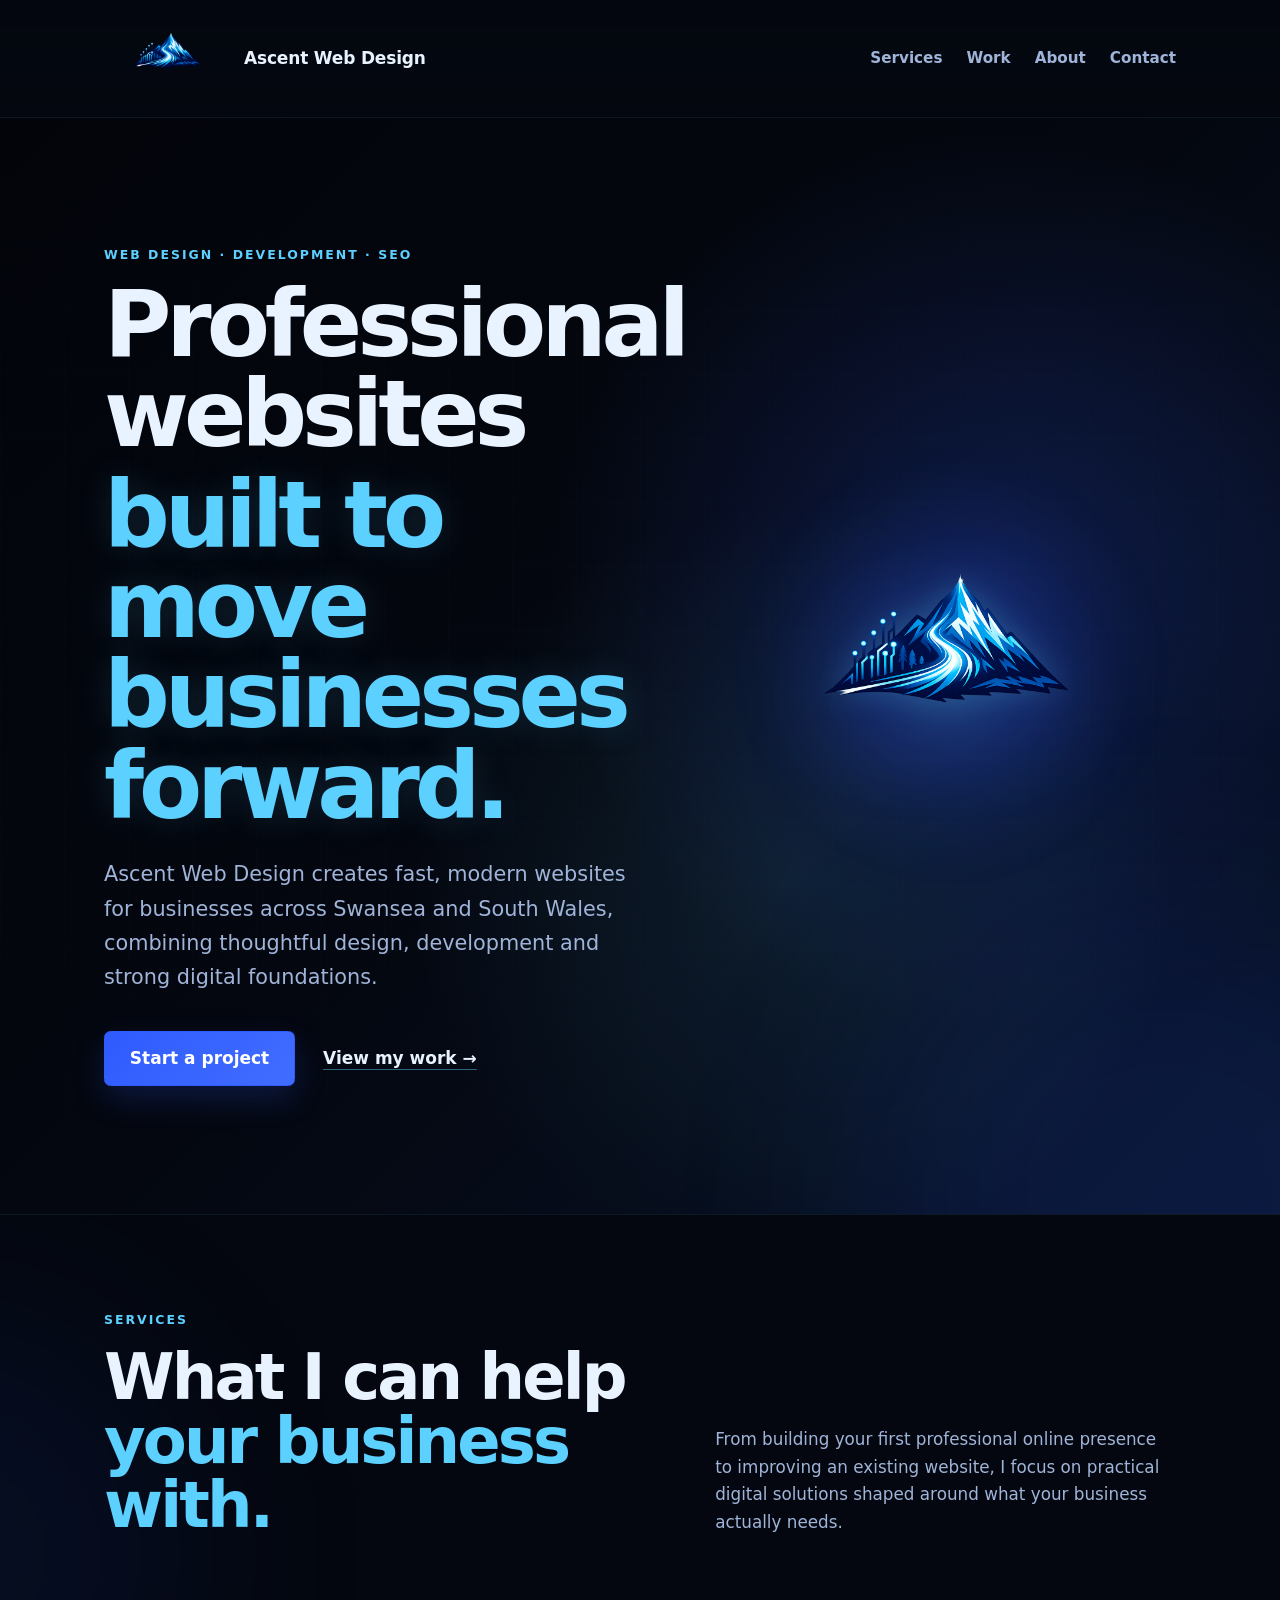
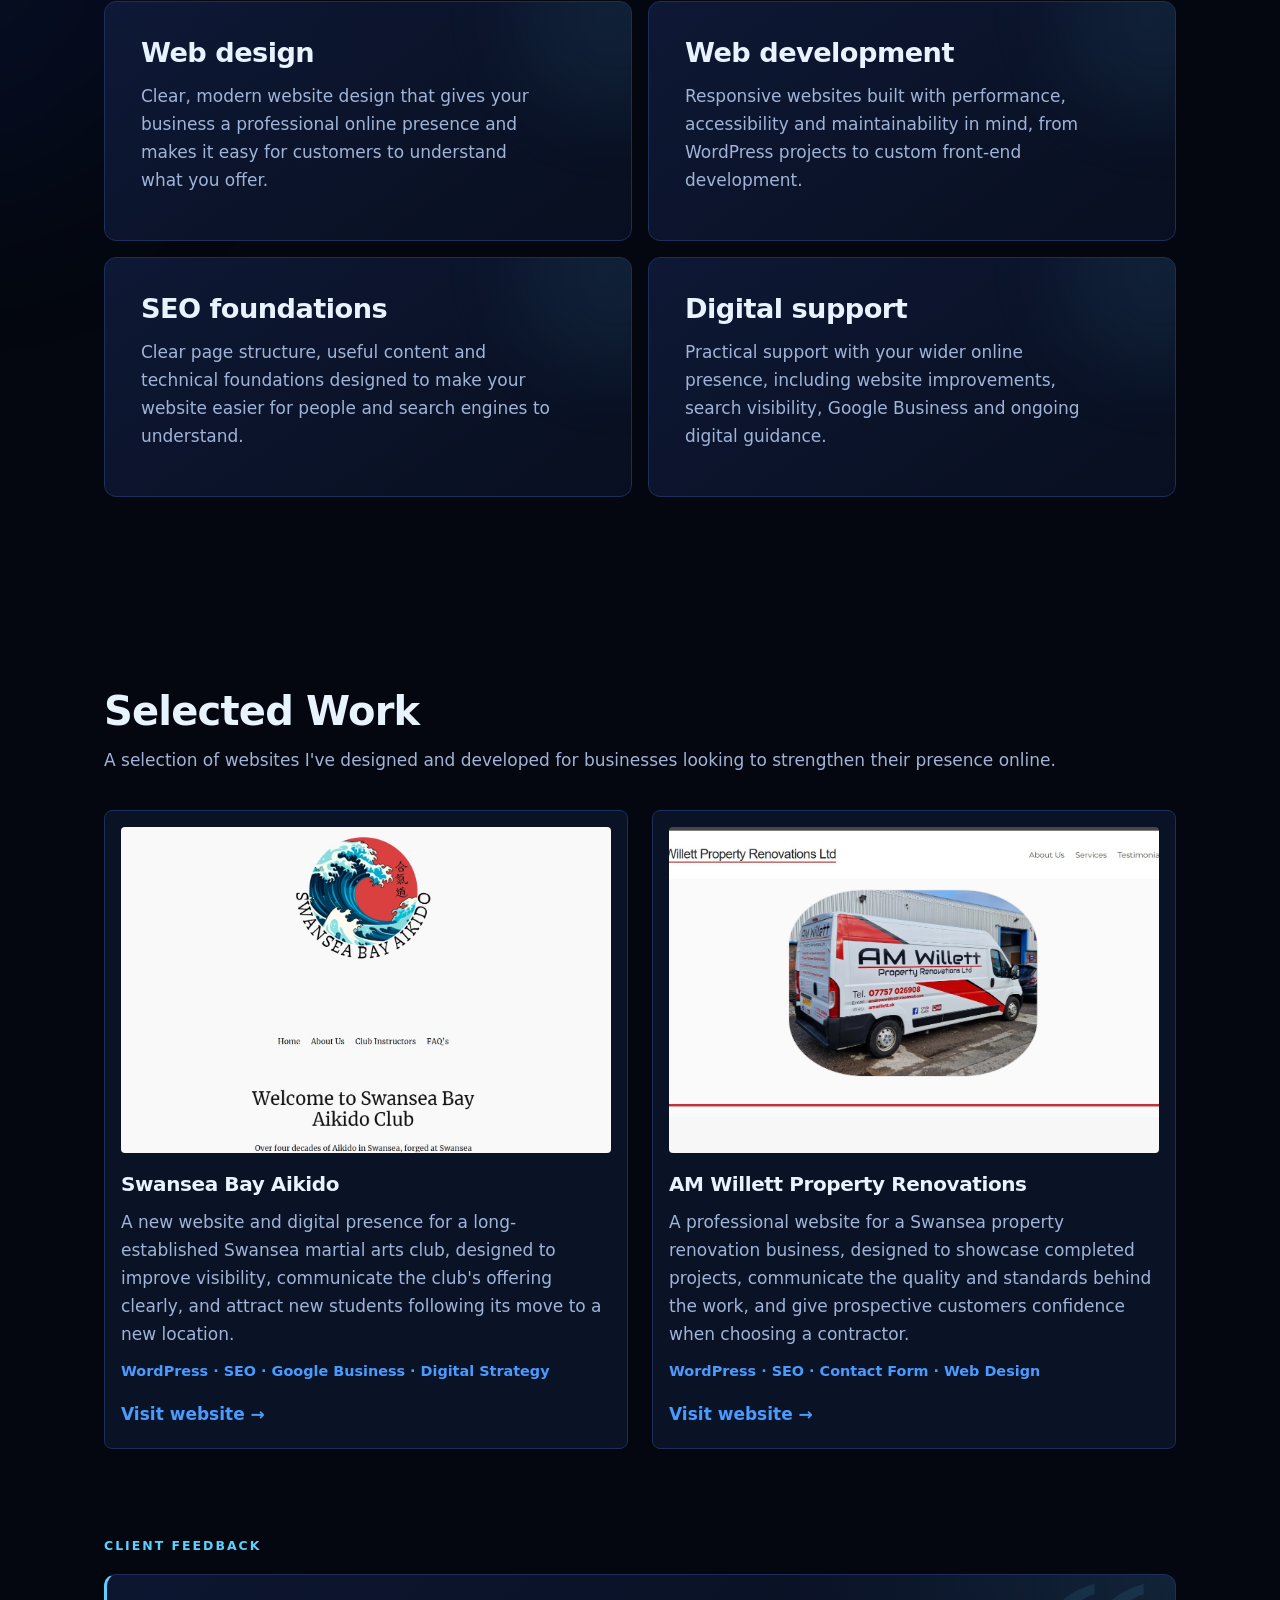
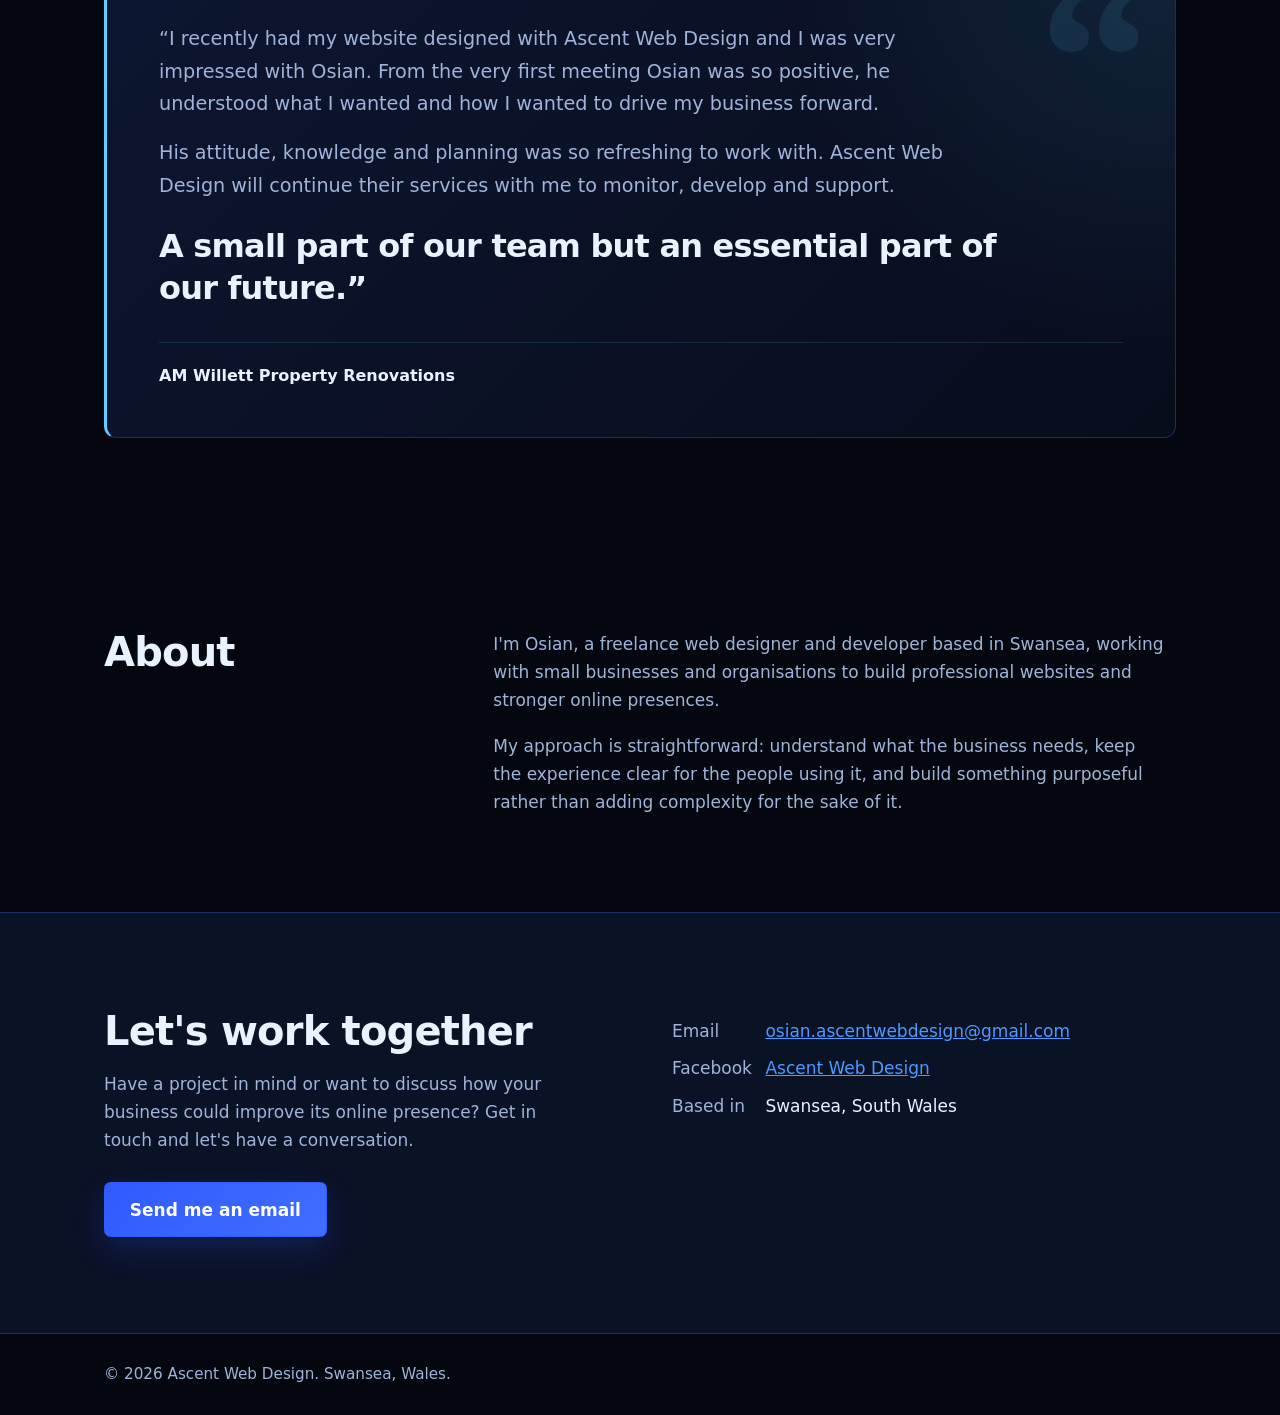
==== commit 661e4a1b: "Add client feedback section with testimonials to index.html" ====
--- a/index.html
+++ b/index.html
@@ -32,7 +32,6 @@
   <!-- <link rel="icon" href="Images/favicon.svg"> -->
 
   <link rel="stylesheet" href="css/style.css">
-  
 
   <!-- Structured Data -->
   <script type="application/ld+json">
@@ -227,7 +226,6 @@
           <!-- Web Design -->
           <article class="service-card">
 
-
             <h3>
               Web design
             </h3>
@@ -244,7 +242,6 @@
           <!-- Web Development -->
           <article class="service-card">
 
-
             <h3>
               Web development
             </h3>
@@ -261,7 +258,6 @@
           <!-- SEO -->
           <article class="service-card">
 
-
             <h3>
               SEO foundations
             </h3>
@@ -277,7 +273,6 @@
 
           <!-- Digital Support -->
           <article class="service-card">
-
 
             <h3>
               Digital support
@@ -406,9 +401,49 @@
         </div>
 
 
-        <p class="more-projects">
-          More projects coming soon.
-        </p>
+        <!-- Client Feedback -->
+        <div class="client-feedback">
+
+          <p class="section-label">
+            Client Feedback
+          </p>
+
+          <figure class="testimonial-card">
+
+            <blockquote>
+
+              <p>
+                “I recently had my website designed with Ascent Web Design
+                and I was very impressed with Osian. From the very first
+                meeting Osian was so positive, he understood what I wanted
+                and how I wanted to drive my business forward.
+              </p>
+
+              <p>
+                His attitude, knowledge and planning was so refreshing to
+                work with. Ascent Web Design will continue their services
+                with me to monitor, develop and support.
+              </p>
+
+              <p class="testimonial-highlight">
+                A small part of our team but an essential part of our future.”
+              </p>
+
+            </blockquote>
+
+            <figcaption>
+
+              <strong>
+                AM Willett Property Renovations
+              </strong>
+
+
+            </figcaption>
+
+          </figure>
+
+        </div>
+
 
       </div>
 
--- a/css/style.css
+++ b/css/style.css
@@ -42,8 +42,10 @@
 body {
   margin: 0;
   overflow-x: hidden;
+
   background: var(--bg);
   color: var(--text);
+
   font-family: var(--font);
   font-size: 1.0625rem;
   line-height: 1.65;
@@ -53,6 +55,7 @@
 h2,
 h3 {
   margin: 0;
+
   line-height: 1.12;
   letter-spacing: -0.02em;
 }
@@ -84,6 +87,7 @@
 .container {
   width: 100%;
   max-width: 72rem;
+
   margin-inline: auto;
   padding-inline: var(--gutter);
 }
@@ -95,6 +99,7 @@
   position: absolute;
   top: -5rem;
   left: 1rem;
+
   z-index: 100;
 
   padding: 0.65rem 1rem;
@@ -117,6 +122,7 @@
 
 .site-header {
   position: relative;
+
   z-index: 20;
 
   padding-block: 1rem;
@@ -151,6 +157,7 @@
 
   font-weight: 800;
   letter-spacing: -0.01em;
+
   text-decoration: none;
 }
 
@@ -804,14 +811,131 @@
   color: var(--cyan);
 }
 
-.more-projects {
+
+/* Client feedback --------------------------------------------------------- */
+
+.client-feedback {
+  position: relative;
+
+  margin-top: clamp(3.5rem, 8vw, 5.5rem);
+}
+
+.client-feedback .section-label {
+  margin-bottom: 1.25rem;
+}
+
+.testimonial-card {
+  position: relative;
+
+  margin: 0;
+
+  padding:
+    clamp(1.75rem, 5vw, 3rem)
+    clamp(1.5rem, 5vw, 3.25rem);
+
+  overflow: hidden;
+
+  border: 1px solid var(--line);
+  border-left: 3px solid var(--cyan);
+
+  border-radius: 0.75rem;
+
+  background:
+    radial-gradient(
+      circle at 100% 0%,
+      rgba(92, 208, 255, 0.1),
+      transparent 24rem
+    ),
+    linear-gradient(
+      135deg,
+      rgba(16, 28, 61, 0.72),
+      rgba(10, 18, 38, 0.52)
+    );
+}
+
+.testimonial-card::before {
+  content: "“";
+
+  position: absolute;
+
+  top: -1.8rem;
+  right: 1.5rem;
+
+  color: rgba(92, 208, 255, 0.1);
+
+  font-family: Georgia, "Times New Roman", serif;
+  font-size: clamp(8rem, 20vw, 14rem);
+  font-weight: 700;
+  line-height: 1;
+
+  pointer-events: none;
+}
+
+.testimonial-card blockquote {
+  position: relative;
+
+  z-index: 1;
+
+  max-width: 58rem;
+
+  margin: 0;
+}
+
+.testimonial-card blockquote p {
+  max-width: 65ch;
+
+  color: var(--muted);
+
+  font-size: clamp(1.05rem, 2vw, 1.2rem);
+  line-height: 1.7;
+}
+
+.testimonial-card blockquote p + p {
+  margin-top: 1rem;
+}
+
+.testimonial-card .testimonial-highlight {
+  max-width: 38ch;
+
   margin-top: 1.5rem;
 
+  color: var(--text);
+
+  font-size: clamp(1.35rem, 3vw, 2rem);
+
+  font-weight: 800;
+
+  letter-spacing: -0.025em;
+  line-height: 1.3;
+}
+
+.testimonial-card figcaption {
+  position: relative;
+
+  z-index: 1;
+
+  display: flex;
+  flex-direction: column;
+
+  gap: 0.15rem;
+
+  margin-top: 2rem;
+  padding-top: 1.25rem;
+
+  border-top: 1px solid rgba(92, 208, 255, 0.14);
+}
+
+.testimonial-card figcaption strong {
+  color: var(--text);
+
+  font-size: 1rem;
+  font-weight: 750;
+}
+
+.testimonial-card figcaption span {
   color: var(--muted);
 
-  font-size: 0.95rem;
-
-  font-weight: 600;
+  font-size: 0.9rem;
 }
 
 
@@ -898,6 +1022,7 @@
 /* Tablet and larger ------------------------------------------------------- */
 
 @media (min-width: 48rem) {
+
   .section-heading-grid {
     grid-template-columns:
       minmax(0, 1.1fr)
@@ -925,6 +1050,7 @@
 /* Desktop hero ------------------------------------------------------------ */
 
 @media (min-width: 52rem) {
+
   .hero-grid {
     grid-template-columns:
       minmax(0, 1.08fr)
@@ -936,6 +1062,7 @@
 /* Desktop contact --------------------------------------------------------- */
 
 @media (min-width: 56rem) {
+
   .contact-grid {
     grid-template-columns:
       minmax(0, 1fr)
@@ -953,6 +1080,7 @@
 /* Tablet and smaller ------------------------------------------------------ */
 
 @media (max-width: 51.99rem) {
+
   .site-header {
     padding-block: 0.9rem;
   }
@@ -998,6 +1126,7 @@
 /* Mobile ------------------------------------------------------------------ */
 
 @media (max-width: 37rem) {
+
   .header-inner {
     display: grid;
 
@@ -1035,12 +1164,30 @@
   .service-card {
     min-height: auto;
   }
+
+  .client-feedback {
+    margin-top: 3rem;
+  }
+
+  .testimonial-card {
+    border-left-width: 2px;
+  }
+
+  .testimonial-card::before {
+    top: -1rem;
+    right: 0.75rem;
+  }
+
+  .testimonial-card .testimonial-highlight {
+    font-size: 1.35rem;
+  }
 }
 
 
 /* Hover interactions ------------------------------------------------------ */
 
 @media (hover: hover) and (prefers-reduced-motion: no-preference) {
+
   .button:hover {
     transform: translateY(-0.15rem);
   }
@@ -1077,6 +1224,7 @@
 /* Reduced motion ---------------------------------------------------------- */
 
 @media (prefers-reduced-motion: reduce) {
+
   html {
     scroll-behavior: auto;
   }
